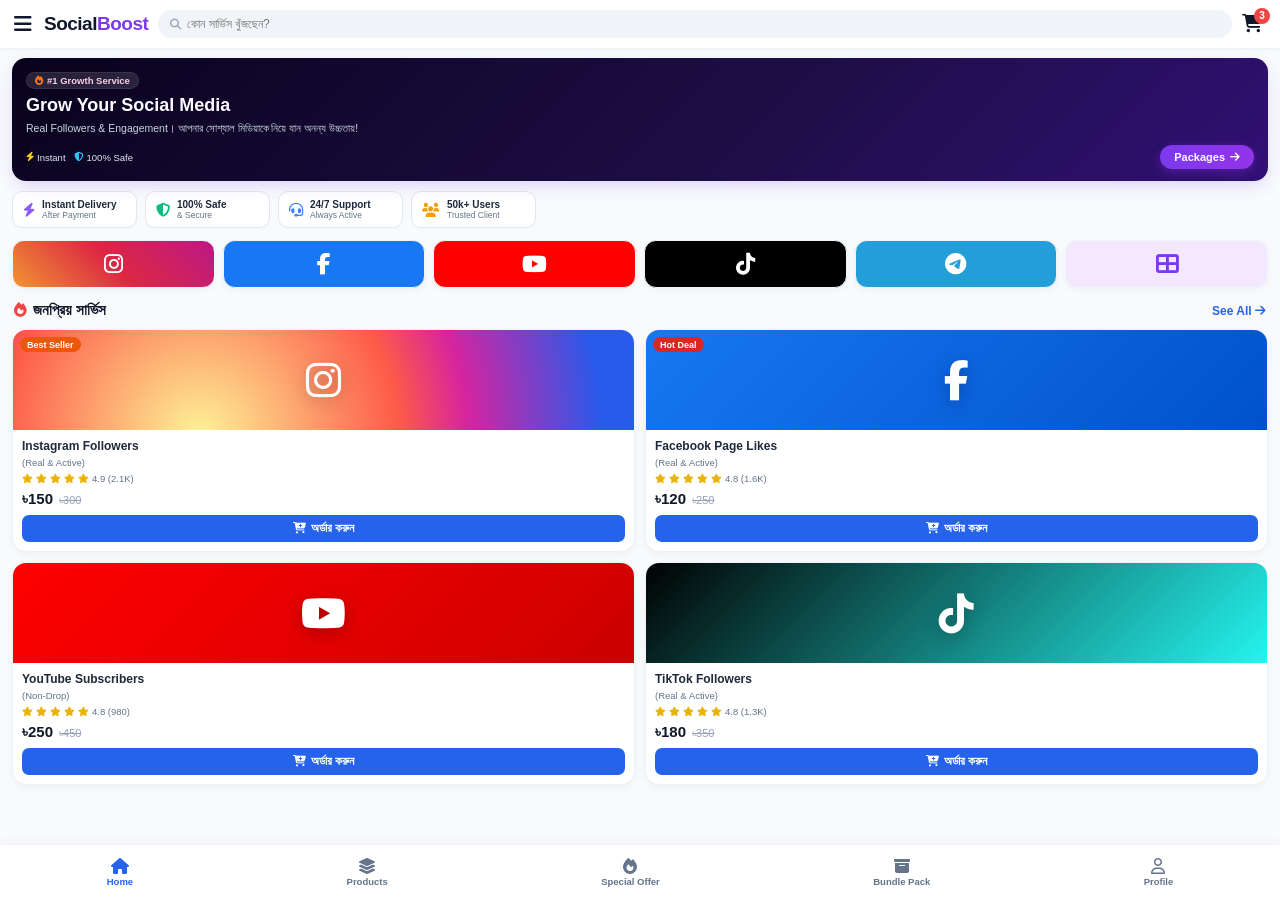
==== index.html @ c3148915 "Create index.html" ====
<!DOCTYPE html>
<html lang="bn">
<head>
    <meta charset="UTF-8">
    <meta name="viewport" content="width=device-width, initial-scale=1.0, maximum-scale=1.0, user-scalable=no">
    <title>SocialBoost - #1 Social Media Growth Service</title>
    <!-- FontAwesome আইকন -->
    <link rel="stylesheet" href="https://cdnjs.cloudflare.com/ajax/libs/font-awesome/6.4.0/css/all.min.css">
    
    <style>
        :root {
            --primary: #2563eb;
            --primary-dark: #1d4ed8;
            --accent-purple: #7c3aed;
            --accent-pink: #ec4899;
            --bg-body: #f8fafc;
            --card-bg: #ffffff;
            --text-dark: #0f172a;
            --text-muted: #64748b;
            --border-light: #e2e8f0;
        }

        * {
            margin: 0;
            padding: 0;
            box-sizing: border-box;
            font-family: -apple-system, BlinkMacSystemFont, 'Segoe UI', Roboto, Helvetica, Arial, sans-serif;
            -webkit-tap-highlight-color: transparent;
        }

        body {
            background-color: var(--bg-body);
            color: var(--text-dark);
            padding-bottom: 75px;
        }

        /* ১. হেডার */
        header {
            background: #ffffff;
            padding: 10px 14px;
            display: flex;
            align-items: center;
            justify-content: space-between;
            position: sticky;
            top: 0;
            z-index: 100;
            box-shadow: 0 1px 3px rgba(0,0,0,0.05);
            gap: 10px;
        }

        .header-left {
            display: flex;
            align-items: center;
            gap: 12px;
        }

        .menu-btn {
            font-size: 20px;
            color: var(--text-dark);
            background: none;
            border: none;
            cursor: pointer;
        }

        .logo {
            font-size: 19px;
            font-weight: 800;
            letter-spacing: -0.5px;
            color: #0f172a;
        }
        .logo span {
            color: #7c3aed;
        }

        .search-pill {
            flex-grow: 1;
            background: #f1f5f9;
            border-radius: 20px;
            display: flex;
            align-items: center;
            padding: 7px 12px;
            gap: 6px;
        }
        .search-pill input {
            border: none;
            background: transparent;
            font-size: 12px;
            width: 100%;
            outline: none;
            color: #334155;
        }

        .cart-icon {
            position: relative;
            font-size: 18px;
            color: #0f172a;
            cursor: pointer;
            padding-right: 4px;
        }
        .cart-badge {
            position: absolute;
            top: -6px;
            right: -4px;
            background: #ef4444;
            color: white;
            font-size: 10px;
            width: 16px;
            height: 16px;
            border-radius: 50%;
            display: flex;
            align-items: center;
            justify-content: center;
            font-weight: bold;
        }

        /* ২. চিকন হিরো ব্যানার (Slim Hero Banner) */
        .hero-container {
            padding: 10px 12px;
        }
        .hero-card {
            background: linear-gradient(135deg, #09031c 0%, #1e0e47 60%, #311075 100%);
            border-radius: 14px;
            padding: 12px 14px;
            color: #ffffff;
            position: relative;
            overflow: hidden;
            box-shadow: 0 6px 18px -4px rgba(124, 58, 237, 0.25);
        }
        .hero-tag {
            display: inline-flex;
            align-items: center;
            gap: 4px;
            background: rgba(255, 255, 255, 0.12);
            backdrop-filter: blur(6px);
            padding: 2px 8px;
            border-radius: 12px;
            font-size: 9.5px;
            font-weight: 600;
            color: #fbcfe8;
            margin-bottom: 6px;
            border: 1px solid rgba(255,255,255,0.08);
        }
        .hero-title {
            font-size: 18px;
            font-weight: 800;
            line-height: 1.2;
            margin-bottom: 4px;
            background: linear-gradient(to right, #ffffff, #ddd6fe);
            -webkit-background-clip: text;
            -webkit-text-fill-color: transparent;
        }
        .hero-sub {
            font-size: 10.5px;
            line-height: 1.35;
            color: #cbd5e1;
            margin-bottom: 10px;
            max-width: 80%;
        }
        .hero-footer {
            display: flex;
            align-items: center;
            justify-content: space-between;
            gap: 8px;
        }
        .hero-badges {
            display: flex;
            gap: 8px;
        }
        .h-badge-item {
            font-size: 9.5px;
            display: flex;
            align-items: center;
            gap: 3px;
            color: #e2e8f0;
        }
        .btn-view-package {
            background: linear-gradient(90deg, #7c3aed, #9333ea);
            color: #fff;
            border: none;
            padding: 6px 14px;
            border-radius: 20px;
            font-size: 11px;
            font-weight: 600;
            display: inline-flex;
            align-items: center;
            gap: 5px;
            box-shadow: 0 3px 10px rgba(147, 51, 234, 0.35);
            cursor: pointer;
            white-space: nowrap;
        }

        /* ৩. ট্রাস্ট ফিচার স্ট্রিপ */
        .trust-strip {
            display: flex;
            gap: 8px;
            padding: 0 12px 12px;
            overflow-x: auto;
            scrollbar-width: none;
        }
        .trust-strip::-webkit-scrollbar { display: none; }
        .trust-item {
            background: #ffffff;
            border: 1px solid var(--border-light);
            border-radius: 10px;
            padding: 7px 10px;
            display: flex;
            align-items: center;
            gap: 7px;
            min-width: 125px;
            box-shadow: 0 1px 3px rgba(0,0,0,0.02);
        }
        .trust-item i {
            font-size: 14px;
        }
        .trust-text h4 {
            font-size: 10px;
            font-weight: 700;
            color: #1e293b;
        }
        .trust-text p {
            font-size: 8.5px;
            color: var(--text-muted);
        }

        /* ৪. প্ল্যাটফর্ম আইকন গ্রিড (শুধু আইকন, নাম ছাড়া) */
        .platform-grid {
            display: grid;
            grid-template-columns: repeat(6, 1fr);
            gap: 8px;
            padding: 0 12px 14px;
        }
        .platform-icon-btn {
            background: #ffffff;
            border-radius: 12px;
            height: 48px;
            display: flex;
            align-items: center;
            justify-content: center;
            border: 1px solid #f1f5f9;
            box-shadow: 0 2px 6px rgba(0,0,0,0.04);
            cursor: pointer;
            transition: transform 0.15s ease;
        }
        .platform-icon-btn:active {
            transform: scale(0.94);
        }
        .platform-icon-btn i {
            font-size: 22px;
        }

        /* সোশ্যাল প্ল্যাটফর্ম নির্দিষ্ট ব্যাকগ্রাউন্ড ও কালার */
        .ig-btn { background: linear-gradient(45deg, #f09433, #dc2743, #bc1888); color: white; }
        .fb-btn { background: #1877f2; color: white; }
        .yt-btn { background: #ff0000; color: white; }
        .tk-btn { background: #000000; color: white; }
        .tg-btn { background: #229ed9; color: white; }
        .more-btn { background: #f3e8ff; color: #7c3aed; }

        /* ৫. জনপ্রিয় সার্ভিস গ্রিড */
        .section-header {
            display: flex;
            justify-content: space-between;
            align-items: center;
            padding: 0 14px 10px;
        }
        .sec-title {
            font-size: 14.5px;
            font-weight: 800;
            display: flex;
            align-items: center;
            gap: 6px;
        }
        .see-all {
            font-size: 12px;
            color: var(--primary);
            text-decoration: none;
            font-weight: 600;
        }

        .services-grid {
            display: grid;
            grid-template-columns: repeat(2, 1fr);
            gap: 10px;
            padding: 0 12px;
        }

        .service-card {
            background: #ffffff;
            border-radius: 14px;
            overflow: hidden;
            box-shadow: 0 3px 8px rgba(0,0,0,0.04);
            border: 1px solid #edf2f7;
            display: flex;
            flex-direction: column;
            position: relative;
        }

        .badge-pill {
            position: absolute;
            top: 7px;
            left: 7px;
            font-size: 9px;
            font-weight: 700;
            padding: 2.5px 7px;
            border-radius: 10px;
            color: white;
            z-index: 2;
        }
        .b-bestseller { background: #ea580c; }
        .b-hotdeal { background: #dc2626; }

        .service-thumb {
            height: 100px;
            display: flex;
            align-items: center;
            justify-content: center;
        }
        .thumb-ig { background: radial-gradient(circle at 30% 107%, #fdf497 0%, #fd5949 45%, #d6249f 60%, #285AEB 90%); }
        .thumb-fb { background: linear-gradient(135deg, #1877f2, #0052cc); }
        .thumb-yt { background: linear-gradient(135deg, #ff0000, #cc0000); }
        .thumb-tk { background: linear-gradient(135deg, #010101, #25f4ee); }

        .thumb-icon {
            font-size: 40px;
            color: #ffffff;
            filter: drop-shadow(0 4px 8px rgba(0,0,0,0.25));
        }

        .card-body {
            padding: 9px;
            display: flex;
            flex-direction: column;
            flex-grow: 1;
        }
        .card-title {
            font-size: 12px;
            font-weight: 700;
            color: #1e293b;
            line-height: 1.25;
            margin-bottom: 3px;
        }
        .card-subtitle {
            font-size: 9.5px;
            color: var(--text-muted);
            margin-bottom: 5px;
        }
        .card-rating {
            display: flex;
            align-items: center;
            gap: 3px;
            font-size: 9.5px;
            color: #eab308;
            margin-bottom: 6px;
        }
        .rating-count {
            color: var(--text-muted);
        }

        .price-row {
            display: flex;
            align-items: baseline;
            gap: 6px;
            margin-top: auto;
            margin-bottom: 7px;
        }
        .curr-price {
            font-size: 15px;
            font-weight: 800;
            color: #0f172a;
        }
        .del-price {
            font-size: 11px;
            color: #94a3b8;
            text-decoration: line-through;
        }

        .btn-order {
            background: #2563eb;
            color: #ffffff;
            border: none;
            border-radius: 7px;
            padding: 7px;
            font-size: 11.5px;
            font-weight: 600;
            display: flex;
            align-items: center;
            justify-content: center;
            gap: 5px;
            cursor: pointer;
        }
        .btn-order:active {
            background: #1d4ed8;
        }

        /* ৬. অ্যাপ বটম ন্যাভিগেশন বার */
        .bottom-nav {
            position: fixed;
            bottom: 0;
            left: 0;
            right: 0;
            background: #ffffff;
            height: 56px;
            display: flex;
            justify-content: space-around;
            align-items: center;
            border-top: 1px solid #f1f5f9;
            box-shadow: 0 -3px 10px rgba(0,0,0,0.03);
            z-index: 1000;
        }
        .nav-item {
            display: flex;
            flex-direction: column;
            align-items: center;
            gap: 2px;
            text-decoration: none;
            color: #64748b;
            font-size: 9.5px;
            font-weight: 600;
            cursor: pointer;
        }
        .nav-item i {
            font-size: 16px;
        }
        .nav-item.active {
            color: #2563eb;
        }
    </style>
</head>
<body>

    <!-- হেডার -->
    <header>
        <div class="header-left">
            <button class="menu-btn"><i class="fa-solid fa-bars"></i></button>
            <div class="logo">Social<span>Boost</span></div>
        </div>
        <div class="search-pill">
            <i class="fa-solid fa-magnifying-glass" style="color: #94a3b8; font-size: 11px;"></i>
            <input type="text" placeholder="কোন সার্ভিস খুঁজছেন?">
        </div>
        <div class="cart-icon">
            <i class="fa-solid fa-cart-shopping"></i>
            <span class="cart-badge">3</span>
        </div>
    </header>

    <!-- চিকন হিরো ব্যানার -->
    <section class="hero-container">
        <div class="hero-card">
            <div class="hero-tag">
                <i class="fa-solid fa-fire" style="color: #f97316;"></i> #1 Growth Service
            </div>
            <h1 class="hero-title">Grow Your Social Media</h1>
            <p class="hero-sub">Real Followers & Engagement। আপনার সোশ্যাল মিডিয়াকে নিয়ে যান অনন্য উচ্চতায়!</p>
            
            <div class="hero-footer">
                <div class="hero-badges">
                    <span class="h-badge-item"><i class="fa-solid fa-bolt" style="color: #facc15;"></i> Instant</span>
                    <span class="h-badge-item"><i class="fa-solid fa-shield-halved" style="color: #38bdf8;"></i> 100% Safe</span>
                </div>
                <button class="btn-view-package">
                    Packages <i class="fa-solid fa-arrow-right"></i>
                </button>
            </div>
        </div>
    </section>

    <!-- ট্রাস্ট বার -->
    <div class="trust-strip">
        <div class="trust-item">
            <i class="fa-solid fa-bolt" style="color: #8b5cf6;"></i>
            <div class="trust-text">
                <h4>Instant Delivery</h4>
                <p>After Payment</p>
            </div>
        </div>
        <div class="trust-item">
            <i class="fa-solid fa-shield-halved" style="color: #10b981;"></i>
            <div class="trust-text">
                <h4>100% Safe</h4>
                <p>& Secure</p>
            </div>
        </div>
        <div class="trust-item">
            <i class="fa-solid fa-headset" style="color: #3b82f6;"></i>
            <div class="trust-text">
                <h4>24/7 Support</h4>
                <p>Always Active</p>
            </div>
        </div>
        <div class="trust-item">
            <i class="fa-solid fa-users" style="color: #f59e0b;"></i>
            <div class="trust-text">
                <h4>50k+ Users</h4>
                <p>Trusted Client</p>
            </div>
        </div>
    </div>

    <!-- প্ল্যাটফর্ম আইকন গ্রিড (নাম ছাড়া শুধু আইকন) -->
    <div class="platform-grid">
        <div class="platform-icon-btn ig-btn">
            <i class="fa-brands fa-instagram"></i>
        </div>
        <div class="platform-icon-btn fb-btn">
            <i class="fa-brands fa-facebook-f"></i>
        </div>
        <div class="platform-icon-btn yt-btn">
            <i class="fa-brands fa-youtube"></i>
        </div>
        <div class="platform-icon-btn tk-btn">
            <i class="fa-brands fa-tiktok"></i>
        </div>
        <div class="platform-icon-btn tg-btn">
            <i class="fa-brands fa-telegram"></i>
        </div>
        <div class="platform-icon-btn more-btn">
            <i class="fa-solid fa-table-cells-large"></i>
        </div>
    </div>

    <!-- জনপ্রিয় সার্ভিস সেকশন -->
    <div class="section-header">
        <div class="sec-title"><i class="fa-solid fa-fire" style="color: #ef4444;"></i> জনপ্রিয় সার্ভিস</div>
        <a href="#" class="see-all">See All <i class="fa-solid fa-arrow-right"></i></a>
    </div>

    <div class="services-grid">
        <!-- ১. Instagram Followers -->
        <div class="service-card">
            <span class="badge-pill b-bestseller">Best Seller</span>
            <div class="service-thumb thumb-ig">
                <i class="fa-brands fa-instagram thumb-icon"></i>
            </div>
            <div class="card-body">
                <div class="card-title">Instagram Followers</div>
                <div class="card-subtitle">(Real & Active)</div>
                <div class="card-rating">
                    <i class="fa-solid fa-star"></i><i class="fa-solid fa-star"></i><i class="fa-solid fa-star"></i><i class="fa-solid fa-star"></i><i class="fa-solid fa-star"></i>
                    <span class="rating-count">4.9 (2.1K)</span>
                </div>
                <div class="price-row">
                    <span class="curr-price">৳150</span>
                    <span class="del-price">৳300</span>
                </div>
                <button class="btn-order"><i class="fa-solid fa-cart-plus"></i> অর্ডার করুন</button>
            </div>
        </div>

        <!-- ২. Facebook Page Likes -->
        <div class="service-card">
            <span class="badge-pill b-hotdeal">Hot Deal</span>
            <div class="service-thumb thumb-fb">
                <i class="fa-brands fa-facebook-f thumb-icon"></i>
            </div>
            <div class="card-body">
                <div class="card-title">Facebook Page Likes</div>
                <div class="card-subtitle">(Real & Active)</div>
                <div class="card-rating">
                    <i class="fa-solid fa-star"></i><i class="fa-solid fa-star"></i><i class="fa-solid fa-star"></i><i class="fa-solid fa-star"></i><i class="fa-solid fa-star"></i>
                    <span class="rating-count">4.8 (1.6K)</span>
                </div>
                <div class="price-row">
                    <span class="curr-price">৳120</span>
                    <span class="del-price">৳250</span>
                </div>
                <button class="btn-order"><i class="fa-solid fa-cart-plus"></i> অর্ডার করুন</button>
            </div>
        </div>

        <!-- ৩. YouTube Subscribers -->
        <div class="service-card">
            <div class="service-thumb thumb-yt">
                <i class="fa-brands fa-youtube thumb-icon"></i>
            </div>
            <div class="card-body">
                <div class="card-title">YouTube Subscribers</div>
                <div class="card-subtitle">(Non-Drop)</div>
                <div class="card-rating">
                    <i class="fa-solid fa-star"></i><i class="fa-solid fa-star"></i><i class="fa-solid fa-star"></i><i class="fa-solid fa-star"></i><i class="fa-solid fa-star"></i>
                    <span class="rating-count">4.8 (980)</span>
                </div>
                <div class="price-row">
                    <span class="curr-price">৳250</span>
                    <span class="del-price">৳450</span>
                </div>
                <button class="btn-order"><i class="fa-solid fa-cart-plus"></i> অর্ডার করুন</button>
            </div>
        </div>

        <!-- ৪. TikTok Followers -->
        <div class="service-card">
            <div class="service-thumb thumb-tk">
                <i class="fa-brands fa-tiktok thumb-icon"></i>
            </div>
            <div class="card-body">
                <div class="card-title">TikTok Followers</div>
                <div class="card-subtitle">(Real & Active)</div>
                <div class="card-rating">
                    <i class="fa-solid fa-star"></i><i class="fa-solid fa-star"></i><i class="fa-solid fa-star"></i><i class="fa-solid fa-star"></i><i class="fa-solid fa-star"></i>
                    <span class="rating-count">4.8 (1.3K)</span>
                </div>
                <div class="price-row">
                    <span class="curr-price">৳180</span>
                    <span class="del-price">৳350</span>
                </div>
                <button class="btn-order"><i class="fa-solid fa-cart-plus"></i> অর্ডার করুন</button>
            </div>
        </div>
    </div>

    <!-- বটম ন্যাভিগেশন বার (Bundle Pack সহ) -->
    <nav class="bottom-nav">
        <a class="nav-item active">
            <i class="fa-solid fa-house"></i>
            <span>Home</span>
        </a>
        <a class="nav-item">
            <i class="fa-solid fa-layer-group"></i>
            <span>Products</span>
        </a>
        <a class="nav-item">
            <i class="fa-solid fa-fire"></i>
            <span>Special Offer</span>
        </a>
        <a class="nav-item">
            <i class="fa-solid fa-box-archive"></i>
            <span>Bundle Pack</span>
        </a>
        <a class="nav-item">
            <i class="fa-regular fa-user"></i>
            <span>Profile</span>
        </a>
    </nav>

</body>
</html>
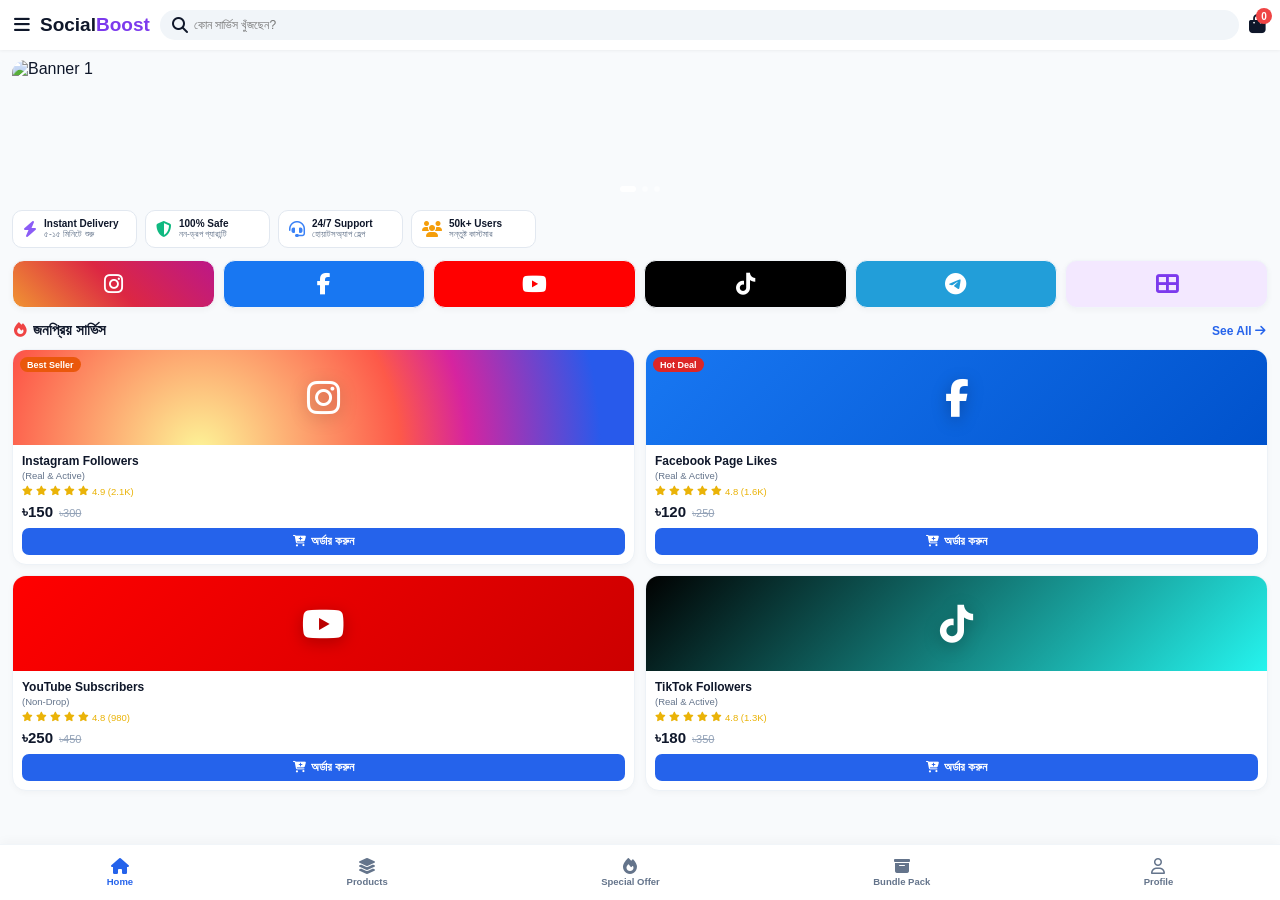
==== commit 9a842bed: "Update index.html" ====
--- a/index.html
+++ b/index.html
@@ -4,634 +4,213 @@
     <meta charset="UTF-8">
     <meta name="viewport" content="width=device-width, initial-scale=1.0, maximum-scale=1.0, user-scalable=no">
     <title>SocialBoost - #1 Social Media Growth Service</title>
-    <!-- FontAwesome আইকন -->
     <link rel="stylesheet" href="https://cdnjs.cloudflare.com/ajax/libs/font-awesome/6.4.0/css/all.min.css">
-    
-    <style>
-        :root {
-            --primary: #2563eb;
-            --primary-dark: #1d4ed8;
-            --accent-purple: #7c3aed;
-            --accent-pink: #ec4899;
-            --bg-body: #f8fafc;
-            --card-bg: #ffffff;
-            --text-dark: #0f172a;
-            --text-muted: #64748b;
-            --border-light: #e2e8f0;
-        }
-
-        * {
-            margin: 0;
-            padding: 0;
-            box-sizing: border-box;
-            font-family: -apple-system, BlinkMacSystemFont, 'Segoe UI', Roboto, Helvetica, Arial, sans-serif;
-            -webkit-tap-highlight-color: transparent;
-        }
-
-        body {
-            background-color: var(--bg-body);
-            color: var(--text-dark);
-            padding-bottom: 75px;
-        }
-
-        /* ১. হেডার */
-        header {
-            background: #ffffff;
-            padding: 10px 14px;
-            display: flex;
-            align-items: center;
-            justify-content: space-between;
-            position: sticky;
-            top: 0;
-            z-index: 100;
-            box-shadow: 0 1px 3px rgba(0,0,0,0.05);
-            gap: 10px;
-        }
-
-        .header-left {
-            display: flex;
-            align-items: center;
-            gap: 12px;
-        }
-
-        .menu-btn {
-            font-size: 20px;
-            color: var(--text-dark);
-            background: none;
-            border: none;
-            cursor: pointer;
-        }
-
-        .logo {
-            font-size: 19px;
-            font-weight: 800;
-            letter-spacing: -0.5px;
-            color: #0f172a;
-        }
-        .logo span {
-            color: #7c3aed;
-        }
-
-        .search-pill {
-            flex-grow: 1;
-            background: #f1f5f9;
-            border-radius: 20px;
-            display: flex;
-            align-items: center;
-            padding: 7px 12px;
-            gap: 6px;
-        }
-        .search-pill input {
-            border: none;
-            background: transparent;
-            font-size: 12px;
-            width: 100%;
-            outline: none;
-            color: #334155;
-        }
-
-        .cart-icon {
-            position: relative;
-            font-size: 18px;
-            color: #0f172a;
-            cursor: pointer;
-            padding-right: 4px;
-        }
-        .cart-badge {
-            position: absolute;
-            top: -6px;
-            right: -4px;
-            background: #ef4444;
-            color: white;
-            font-size: 10px;
-            width: 16px;
-            height: 16px;
-            border-radius: 50%;
-            display: flex;
-            align-items: center;
-            justify-content: center;
-            font-weight: bold;
-        }
-
-        /* ২. চিকন হিরো ব্যানার (Slim Hero Banner) */
-        .hero-container {
-            padding: 10px 12px;
-        }
-        .hero-card {
-            background: linear-gradient(135deg, #09031c 0%, #1e0e47 60%, #311075 100%);
-            border-radius: 14px;
-            padding: 12px 14px;
-            color: #ffffff;
-            position: relative;
-            overflow: hidden;
-            box-shadow: 0 6px 18px -4px rgba(124, 58, 237, 0.25);
-        }
-        .hero-tag {
-            display: inline-flex;
-            align-items: center;
-            gap: 4px;
-            background: rgba(255, 255, 255, 0.12);
-            backdrop-filter: blur(6px);
-            padding: 2px 8px;
-            border-radius: 12px;
-            font-size: 9.5px;
-            font-weight: 600;
-            color: #fbcfe8;
-            margin-bottom: 6px;
-            border: 1px solid rgba(255,255,255,0.08);
-        }
-        .hero-title {
-            font-size: 18px;
-            font-weight: 800;
-            line-height: 1.2;
-            margin-bottom: 4px;
-            background: linear-gradient(to right, #ffffff, #ddd6fe);
-            -webkit-background-clip: text;
-            -webkit-text-fill-color: transparent;
-        }
-        .hero-sub {
-            font-size: 10.5px;
-            line-height: 1.35;
-            color: #cbd5e1;
-            margin-bottom: 10px;
-            max-width: 80%;
-        }
-        .hero-footer {
-            display: flex;
-            align-items: center;
-            justify-content: space-between;
-            gap: 8px;
-        }
-        .hero-badges {
-            display: flex;
-            gap: 8px;
-        }
-        .h-badge-item {
-            font-size: 9.5px;
-            display: flex;
-            align-items: center;
-            gap: 3px;
-            color: #e2e8f0;
-        }
-        .btn-view-package {
-            background: linear-gradient(90deg, #7c3aed, #9333ea);
-            color: #fff;
-            border: none;
-            padding: 6px 14px;
-            border-radius: 20px;
-            font-size: 11px;
-            font-weight: 600;
-            display: inline-flex;
-            align-items: center;
-            gap: 5px;
-            box-shadow: 0 3px 10px rgba(147, 51, 234, 0.35);
-            cursor: pointer;
-            white-space: nowrap;
-        }
-
-        /* ৩. ট্রাস্ট ফিচার স্ট্রিপ */
-        .trust-strip {
-            display: flex;
-            gap: 8px;
-            padding: 0 12px 12px;
-            overflow-x: auto;
-            scrollbar-width: none;
-        }
-        .trust-strip::-webkit-scrollbar { display: none; }
-        .trust-item {
-            background: #ffffff;
-            border: 1px solid var(--border-light);
-            border-radius: 10px;
-            padding: 7px 10px;
-            display: flex;
-            align-items: center;
-            gap: 7px;
-            min-width: 125px;
-            box-shadow: 0 1px 3px rgba(0,0,0,0.02);
-        }
-        .trust-item i {
-            font-size: 14px;
-        }
-        .trust-text h4 {
-            font-size: 10px;
-            font-weight: 700;
-            color: #1e293b;
-        }
-        .trust-text p {
-            font-size: 8.5px;
-            color: var(--text-muted);
-        }
-
-        /* ৪. প্ল্যাটফর্ম আইকন গ্রিড (শুধু আইকন, নাম ছাড়া) */
-        .platform-grid {
-            display: grid;
-            grid-template-columns: repeat(6, 1fr);
-            gap: 8px;
-            padding: 0 12px 14px;
-        }
-        .platform-icon-btn {
-            background: #ffffff;
-            border-radius: 12px;
-            height: 48px;
-            display: flex;
-            align-items: center;
-            justify-content: center;
-            border: 1px solid #f1f5f9;
-            box-shadow: 0 2px 6px rgba(0,0,0,0.04);
-            cursor: pointer;
-            transition: transform 0.15s ease;
-        }
-        .platform-icon-btn:active {
-            transform: scale(0.94);
-        }
-        .platform-icon-btn i {
-            font-size: 22px;
-        }
-
-        /* সোশ্যাল প্ল্যাটফর্ম নির্দিষ্ট ব্যাকগ্রাউন্ড ও কালার */
-        .ig-btn { background: linear-gradient(45deg, #f09433, #dc2743, #bc1888); color: white; }
-        .fb-btn { background: #1877f2; color: white; }
-        .yt-btn { background: #ff0000; color: white; }
-        .tk-btn { background: #000000; color: white; }
-        .tg-btn { background: #229ed9; color: white; }
-        .more-btn { background: #f3e8ff; color: #7c3aed; }
-
-        /* ৫. জনপ্রিয় সার্ভিস গ্রিড */
-        .section-header {
-            display: flex;
-            justify-content: space-between;
-            align-items: center;
-            padding: 0 14px 10px;
-        }
-        .sec-title {
-            font-size: 14.5px;
-            font-weight: 800;
-            display: flex;
-            align-items: center;
-            gap: 6px;
-        }
-        .see-all {
-            font-size: 12px;
-            color: var(--primary);
-            text-decoration: none;
-            font-weight: 600;
-        }
-
-        .services-grid {
-            display: grid;
-            grid-template-columns: repeat(2, 1fr);
-            gap: 10px;
-            padding: 0 12px;
-        }
-
-        .service-card {
-            background: #ffffff;
-            border-radius: 14px;
-            overflow: hidden;
-            box-shadow: 0 3px 8px rgba(0,0,0,0.04);
-            border: 1px solid #edf2f7;
-            display: flex;
-            flex-direction: column;
-            position: relative;
-        }
-
-        .badge-pill {
-            position: absolute;
-            top: 7px;
-            left: 7px;
-            font-size: 9px;
-            font-weight: 700;
-            padding: 2.5px 7px;
-            border-radius: 10px;
-            color: white;
-            z-index: 2;
-        }
-        .b-bestseller { background: #ea580c; }
-        .b-hotdeal { background: #dc2626; }
-
-        .service-thumb {
-            height: 100px;
-            display: flex;
-            align-items: center;
-            justify-content: center;
-        }
-        .thumb-ig { background: radial-gradient(circle at 30% 107%, #fdf497 0%, #fd5949 45%, #d6249f 60%, #285AEB 90%); }
-        .thumb-fb { background: linear-gradient(135deg, #1877f2, #0052cc); }
-        .thumb-yt { background: linear-gradient(135deg, #ff0000, #cc0000); }
-        .thumb-tk { background: linear-gradient(135deg, #010101, #25f4ee); }
-
-        .thumb-icon {
-            font-size: 40px;
-            color: #ffffff;
-            filter: drop-shadow(0 4px 8px rgba(0,0,0,0.25));
-        }
-
-        .card-body {
-            padding: 9px;
-            display: flex;
-            flex-direction: column;
-            flex-grow: 1;
-        }
-        .card-title {
-            font-size: 12px;
-            font-weight: 700;
-            color: #1e293b;
-            line-height: 1.25;
-            margin-bottom: 3px;
-        }
-        .card-subtitle {
-            font-size: 9.5px;
-            color: var(--text-muted);
-            margin-bottom: 5px;
-        }
-        .card-rating {
-            display: flex;
-            align-items: center;
-            gap: 3px;
-            font-size: 9.5px;
-            color: #eab308;
-            margin-bottom: 6px;
-        }
-        .rating-count {
-            color: var(--text-muted);
-        }
-
-        .price-row {
-            display: flex;
-            align-items: baseline;
-            gap: 6px;
-            margin-top: auto;
-            margin-bottom: 7px;
-        }
-        .curr-price {
-            font-size: 15px;
-            font-weight: 800;
-            color: #0f172a;
-        }
-        .del-price {
-            font-size: 11px;
-            color: #94a3b8;
-            text-decoration: line-through;
-        }
-
-        .btn-order {
-            background: #2563eb;
-            color: #ffffff;
-            border: none;
-            border-radius: 7px;
-            padding: 7px;
-            font-size: 11.5px;
-            font-weight: 600;
-            display: flex;
-            align-items: center;
-            justify-content: center;
-            gap: 5px;
-            cursor: pointer;
-        }
-        .btn-order:active {
-            background: #1d4ed8;
-        }
-
-        /* ৬. অ্যাপ বটম ন্যাভিগেশন বার */
-        .bottom-nav {
-            position: fixed;
-            bottom: 0;
-            left: 0;
-            right: 0;
-            background: #ffffff;
-            height: 56px;
-            display: flex;
-            justify-content: space-around;
-            align-items: center;
-            border-top: 1px solid #f1f5f9;
-            box-shadow: 0 -3px 10px rgba(0,0,0,0.03);
-            z-index: 1000;
-        }
-        .nav-item {
-            display: flex;
-            flex-direction: column;
-            align-items: center;
-            gap: 2px;
-            text-decoration: none;
-            color: #64748b;
-            font-size: 9.5px;
-            font-weight: 600;
-            cursor: pointer;
-        }
-        .nav-item i {
-            font-size: 16px;
-        }
-        .nav-item.active {
-            color: #2563eb;
-        }
-    </style>
+    <link rel="stylesheet" href="style.css">
 </head>
 <body>
 
     <!-- হেডার -->
     <header>
         <div class="header-left">
-            <button class="menu-btn"><i class="fa-solid fa-bars"></i></button>
-            <div class="logo">Social<span>Boost</span></div>
+            <button class="menu-btn" onclick="switchTab('profile')"><i class="fa-solid fa-bars"></i></button>
+            <div class="logo" onclick="switchTab('home')">Social<span>Boost</span></div>
         </div>
         <div class="search-pill">
-            <i class="fa-solid fa-magnifying-glass" style="color: #94a3b8; font-size: 11px;"></i>
-            <input type="text" placeholder="কোন সার্ভিস খুঁজছেন?">
-        </div>
-        <div class="cart-icon">
-            <i class="fa-solid fa-cart-shopping"></i>
-            <span class="cart-badge">3</span>
+            <i class="fa-solid fa-magnifying-glass"></i>
+            <input type="text" id="searchInput" placeholder="কোন সার্ভিস খুঁজছেন?" onkeyup="searchServices()">
+        </div>
+        <div class="cart-icon" onclick="openMyOrders()">
+            <i class="fa-solid fa-bag-shopping"></i>
+            <span class="cart-badge" id="orderCountBadge">0</span>
         </div>
     </header>
 
-    <!-- চিকন হিরো ব্যানার -->
-    <section class="hero-container">
-        <div class="hero-card">
-            <div class="hero-tag">
-                <i class="fa-solid fa-fire" style="color: #f97316;"></i> #1 Growth Service
-            </div>
-            <h1 class="hero-title">Grow Your Social Media</h1>
-            <p class="hero-sub">Real Followers & Engagement। আপনার সোশ্যাল মিডিয়াকে নিয়ে যান অনন্য উচ্চতায়!</p>
-            
-            <div class="hero-footer">
-                <div class="hero-badges">
-                    <span class="h-badge-item"><i class="fa-solid fa-bolt" style="color: #facc15;"></i> Instant</span>
-                    <span class="h-badge-item"><i class="fa-solid fa-shield-halved" style="color: #38bdf8;"></i> 100% Safe</span>
-                </div>
-                <button class="btn-view-package">
-                    Packages <i class="fa-solid fa-arrow-right"></i>
-                </button>
-            </div>
-        </div>
-    </section>
-
-    <!-- ট্রাস্ট বার -->
-    <div class="trust-strip">
-        <div class="trust-item">
-            <i class="fa-solid fa-bolt" style="color: #8b5cf6;"></i>
-            <div class="trust-text">
-                <h4>Instant Delivery</h4>
-                <p>After Payment</p>
-            </div>
-        </div>
-        <div class="trust-item">
-            <i class="fa-solid fa-shield-halved" style="color: #10b981;"></i>
-            <div class="trust-text">
-                <h4>100% Safe</h4>
-                <p>& Secure</p>
-            </div>
-        </div>
-        <div class="trust-item">
-            <i class="fa-solid fa-headset" style="color: #3b82f6;"></i>
-            <div class="trust-text">
-                <h4>24/7 Support</h4>
-                <p>Always Active</p>
-            </div>
-        </div>
-        <div class="trust-item">
-            <i class="fa-solid fa-users" style="color: #f59e0b;"></i>
-            <div class="trust-text">
-                <h4>50k+ Users</h4>
-                <p>Trusted Client</p>
+    <!-- মূল কনটেন্ট এরিয়া (ট্যাব অনুযায়ী বদলাবে) -->
+    <main id="app-container">
+
+        <!-- ১. হোম ভিউ -->
+        <section id="view-home" class="tab-view active">
+            <!-- চিকন হিরো অটো-স্লাইডার -->
+            <div class="slider-container">
+                <div class="slider-wrapper" id="sliderWrapper">
+                    <div class="slide"><img src="https://images.unsplash.com/photo-1618005182384-a83a8bd57fbe?w=800&q=80" alt="Banner 1"></div>
+                    <div class="slide"><img src="https://images.unsplash.com/photo-1618005198919-d3d4b5a92ead?w=800&q=80" alt="Banner 2"></div>
+                    <div class="slide"><img src="https://images.unsplash.com/photo-1618005182384-a83a8bd57fbe?w=800&q=80" alt="Banner 3"></div>
+                </div>
+                <div class="slider-dots">
+                    <span class="dot active"></span>
+                    <span class="dot"></span>
+                    <span class="dot"></span>
+                </div>
+            </div>
+
+            <!-- ট্রাস্ট বার -->
+            <div class="trust-strip">
+                <div class="trust-item"><i class="fa-solid fa-bolt" style="color: #8b5cf6;"></i><div><h4>Instant Delivery</h4><p>৫-১৫ মিনিটে শুরু</p></div></div>
+                <div class="trust-item"><i class="fa-solid fa-shield-halved" style="color: #10b981;"></i><div><h4>100% Safe</h4><p>নন-ড্রপ গ্যারান্টি</p></div></div>
+                <div class="trust-item"><i class="fa-solid fa-headset" style="color: #3b82f6;"></i><div><h4>24/7 Support</h4><p>হোয়াটসঅ্যাপ হেল্প</p></div></div>
+                <div class="trust-item"><i class="fa-solid fa-users" style="color: #f59e0b;"></i><div><h4>50k+ Users</h4><p>সন্তুষ্ট কাস্টমার</p></div></div>
+            </div>
+
+            <!-- প্ল্যাটফর্ম আইকন গ্রিড -->
+            <div class="platform-grid">
+                <div class="platform-icon-btn ig-btn" onclick="filterByPlatform('instagram')"><i class="fa-brands fa-instagram"></i></div>
+                <div class="platform-icon-btn fb-btn" onclick="filterByPlatform('facebook')"><i class="fa-brands fa-facebook-f"></i></div>
+                <div class="platform-icon-btn yt-btn" onclick="filterByPlatform('youtube')"><i class="fa-brands fa-youtube"></i></div>
+                <div class="platform-icon-btn tk-btn" onclick="filterByPlatform('tiktok')"><i class="fa-brands fa-tiktok"></i></div>
+                <div class="platform-icon-btn tg-btn" onclick="filterByPlatform('telegram')"><i class="fa-brands fa-telegram"></i></div>
+                <div class="platform-icon-btn more-btn" onclick="switchTab('products')"><i class="fa-solid fa-table-cells-large"></i></div>
+            </div>
+
+            <!-- জনপ্রিয় সার্ভিস গ্রিড -->
+            <div class="section-header">
+                <div class="sec-title"><i class="fa-solid fa-fire" style="color: #ef4444;"></i> জনপ্রিয় সার্ভিস</div>
+                <span class="see-all" onclick="switchTab('products')">See All <i class="fa-solid fa-arrow-right"></i></span>
+            </div>
+            <div class="services-grid" id="homeServicesGrid"></div>
+        </section>
+
+        <!-- ২. অল প্রোডাক্টস ভিউ -->
+        <section id="view-products" class="tab-view">
+            <div class="page-header">
+                <h3>সকল সার্ভিস ও প্যাকেজ</h3>
+                <div class="filter-pills" id="productFilterPills">
+                    <button class="pill active" onclick="filterProductView('all')">All</button>
+                    <button class="pill" onclick="filterProductView('instagram')">Instagram</button>
+                    <button class="pill" onclick="filterProductView('facebook')">Facebook</button>
+                    <button class="pill" onclick="filterProductView('youtube')">YouTube</button>
+                    <button class="pill" onclick="filterProductView('tiktok')">TikTok</button>
+                </div>
+            </div>
+            <div class="services-grid" id="allServicesGrid"></div>
+        </section>
+
+        <!-- ৩. স্পেশাল অফার ভিউ -->
+        <section id="view-offers" class="tab-view">
+            <div class="page-header">
+                <h3>🔥 স্পেশাল অফার ও মেগা ডিল</h3>
+                <p>সীমিত সময়ের জন্য বিশেষ ছাড়যুক্ত প্যাকেজসমূহ</p>
+            </div>
+            <div class="services-grid" id="offersGrid"></div>
+        </section>
+
+        <!-- ৪. বান্ডেল প্যাক ভিউ -->
+        <section id="view-bundles" class="tab-view">
+            <div class="page-header">
+                <h3>📦 অল-ইন-ওয়ান গ্রোথ বান্ডেল</h3>
+                <p>এক প্যাকেজে ফলোয়ার, লাইক ও ভিউ একসঙ্গে!</p>
+            </div>
+            <div class="bundles-container" id="bundlesGrid"></div>
+        </section>
+
+        <!-- ৫. প্রোফাইল ও সাপোর্ট ভিউ -->
+        <section id="view-profile" class="tab-view">
+            <div class="profile-card">
+                <div class="profile-avatar"><i class="fa-solid fa-user-check"></i></div>
+                <div class="profile-info">
+                    <h4>আমার ড্যাশবোর্ড</h4>
+                    <p>SocialBoost Customer Account</p>
+                </div>
+            </div>
+
+            <div class="profile-action-list">
+                <div class="profile-item" onclick="openMyOrders()">
+                    <i class="fa-solid fa-clock-rotate-left"></i>
+                    <span>আমার অর্ডারসমূহ (Order History)</span>
+                    <i class="fa-solid fa-angle-right arrow"></i>
+                </div>
+                <a href="https://wa.me/8801XXXXXXXXX" target="_blank" class="profile-item">
+                    <i class="fa-brands fa-whatsapp" style="color: #22c55e;"></i>
+                    <span>সরাসরি হোয়াটসঅ্যাপ সাপোর্ট</span>
+                    <i class="fa-solid fa-angle-right arrow"></i>
+                </a>
+            </div>
+
+            <!-- FAQ সেকশন -->
+            <div class="faq-container">
+                <h4>সাধারণ প্রশ্নোত্তর (FAQ)</h4>
+                <div class="faq-item">
+                    <h5>ডেলিভারি হতে কত সময় লাগে?</h5>
+                    <p>পেমেন্ট কনফার্ম করার ৫ থেকে ১৫ মিনিটের মধ্যে অর্ডার শুরু হয়ে যায়।</p>
+                </div>
+                <div class="faq-item">
+                    <h5>একাউন্টের পাসওয়ার্ড কি দেওয়া লাগবে?</h5>
+                    <p>না! আমাদের সার্ভিসের জন্য কোনো পাসওয়ার্ড প্রয়োজন হয় না। শুধু আপনার প্রোফাইল বা পোস্টের লিংক দিতে হবে।</p>
+                </div>
+            </div>
+        </section>
+
+    </main>
+
+    <!-- অর্ডার ও চেকআউট মডাল -->
+    <div class="modal-overlay" id="orderModal">
+        <div class="modal-sheet">
+            <div class="modal-header">
+                <h3 id="modalTitle">সার্ভিস অর্ডার করুন</h3>
+                <button class="close-btn" onclick="closeOrderModal()">&times;</button>
+            </div>
+            <div class="modal-body">
+                <label>প্যাকেজ নির্বাচন করুন:</label>
+                <select id="packageSelect" onchange="updateModalPrice()"></select>
+
+                <div class="price-display">
+                    মোট মূল্য: <strong id="calculatedPrice">৳0</strong>
+                </div>
+
+                <label>আপনার প্রোফাইল / পোস্ট লিংক:</label>
+                <input type="url" id="targetLink" placeholder="https://instagram.com/your_username" required>
+
+                <label>হোয়াটসঅ্যাপ নম্বর (আপডেটের জন্য):</label>
+                <input type="tel" id="userPhone" placeholder="017XXXXXXXX" required>
+
+                <div class="payment-box">
+                    <strong>বিকাশ/নগদ Personal:</strong> <code>017XXXXXXXX</code>
+                    <p>Send Money করে নিচের ঘরে TrxID দিন:</p>
+                </div>
+                <input type="text" id="trxId" placeholder="bKash / Nagad Transaction ID" required>
+
+                <button class="submit-order-btn" onclick="processOrder()">অর্ডার নিশ্চিত করুন</button>
             </div>
         </div>
     </div>
 
-    <!-- প্ল্যাটফর্ম আইকন গ্রিড (নাম ছাড়া শুধু আইকন) -->
-    <div class="platform-grid">
-        <div class="platform-icon-btn ig-btn">
-            <i class="fa-brands fa-instagram"></i>
-        </div>
-        <div class="platform-icon-btn fb-btn">
-            <i class="fa-brands fa-facebook-f"></i>
-        </div>
-        <div class="platform-icon-btn yt-btn">
-            <i class="fa-brands fa-youtube"></i>
-        </div>
-        <div class="platform-icon-btn tk-btn">
-            <i class="fa-brands fa-tiktok"></i>
-        </div>
-        <div class="platform-icon-btn tg-btn">
-            <i class="fa-brands fa-telegram"></i>
-        </div>
-        <div class="platform-icon-btn more-btn">
-            <i class="fa-solid fa-table-cells-large"></i>
+    <!-- My Orders ট্র্যাকিং মডাল -->
+    <div class="modal-overlay" id="myOrdersModal">
+        <div class="modal-sheet">
+            <div class="modal-header">
+                <h3>আমার অর্ডার হিস্ট্রি</h3>
+                <button class="close-btn" onclick="closeMyOrders()">&times;</button>
+            </div>
+            <div class="modal-body" id="ordersListContainer">
+                <!-- অর্ডার ডেটা এখানে রেন্ডার হবে -->
+            </div>
         </div>
     </div>
 
-    <!-- জনপ্রিয় সার্ভিস সেকশন -->
-    <div class="section-header">
-        <div class="sec-title"><i class="fa-solid fa-fire" style="color: #ef4444;"></i> জনপ্রিয় সার্ভিস</div>
-        <a href="#" class="see-all">See All <i class="fa-solid fa-arrow-right"></i></a>
-    </div>
-
-    <div class="services-grid">
-        <!-- ১. Instagram Followers -->
-        <div class="service-card">
-            <span class="badge-pill b-bestseller">Best Seller</span>
-            <div class="service-thumb thumb-ig">
-                <i class="fa-brands fa-instagram thumb-icon"></i>
-            </div>
-            <div class="card-body">
-                <div class="card-title">Instagram Followers</div>
-                <div class="card-subtitle">(Real & Active)</div>
-                <div class="card-rating">
-                    <i class="fa-solid fa-star"></i><i class="fa-solid fa-star"></i><i class="fa-solid fa-star"></i><i class="fa-solid fa-star"></i><i class="fa-solid fa-star"></i>
-                    <span class="rating-count">4.9 (2.1K)</span>
-                </div>
-                <div class="price-row">
-                    <span class="curr-price">৳150</span>
-                    <span class="del-price">৳300</span>
-                </div>
-                <button class="btn-order"><i class="fa-solid fa-cart-plus"></i> অর্ডার করুন</button>
-            </div>
-        </div>
-
-        <!-- ২. Facebook Page Likes -->
-        <div class="service-card">
-            <span class="badge-pill b-hotdeal">Hot Deal</span>
-            <div class="service-thumb thumb-fb">
-                <i class="fa-brands fa-facebook-f thumb-icon"></i>
-            </div>
-            <div class="card-body">
-                <div class="card-title">Facebook Page Likes</div>
-                <div class="card-subtitle">(Real & Active)</div>
-                <div class="card-rating">
-                    <i class="fa-solid fa-star"></i><i class="fa-solid fa-star"></i><i class="fa-solid fa-star"></i><i class="fa-solid fa-star"></i><i class="fa-solid fa-star"></i>
-                    <span class="rating-count">4.8 (1.6K)</span>
-                </div>
-                <div class="price-row">
-                    <span class="curr-price">৳120</span>
-                    <span class="del-price">৳250</span>
-                </div>
-                <button class="btn-order"><i class="fa-solid fa-cart-plus"></i> অর্ডার করুন</button>
-            </div>
-        </div>
-
-        <!-- ৩. YouTube Subscribers -->
-        <div class="service-card">
-            <div class="service-thumb thumb-yt">
-                <i class="fa-brands fa-youtube thumb-icon"></i>
-            </div>
-            <div class="card-body">
-                <div class="card-title">YouTube Subscribers</div>
-                <div class="card-subtitle">(Non-Drop)</div>
-                <div class="card-rating">
-                    <i class="fa-solid fa-star"></i><i class="fa-solid fa-star"></i><i class="fa-solid fa-star"></i><i class="fa-solid fa-star"></i><i class="fa-solid fa-star"></i>
-                    <span class="rating-count">4.8 (980)</span>
-                </div>
-                <div class="price-row">
-                    <span class="curr-price">৳250</span>
-                    <span class="del-price">৳450</span>
-                </div>
-                <button class="btn-order"><i class="fa-solid fa-cart-plus"></i> অর্ডার করুন</button>
-            </div>
-        </div>
-
-        <!-- ৪. TikTok Followers -->
-        <div class="service-card">
-            <div class="service-thumb thumb-tk">
-                <i class="fa-brands fa-tiktok thumb-icon"></i>
-            </div>
-            <div class="card-body">
-                <div class="card-title">TikTok Followers</div>
-                <div class="card-subtitle">(Real & Active)</div>
-                <div class="card-rating">
-                    <i class="fa-solid fa-star"></i><i class="fa-solid fa-star"></i><i class="fa-solid fa-star"></i><i class="fa-solid fa-star"></i><i class="fa-solid fa-star"></i>
-                    <span class="rating-count">4.8 (1.3K)</span>
-                </div>
-                <div class="price-row">
-                    <span class="curr-price">৳180</span>
-                    <span class="del-price">৳350</span>
-                </div>
-                <button class="btn-order"><i class="fa-solid fa-cart-plus"></i> অর্ডার করুন</button>
-            </div>
-        </div>
-    </div>
-
-    <!-- বটম ন্যাভিগেশন বার (Bundle Pack সহ) -->
+    <!-- বটম ন্যাভিগেশন বার -->
     <nav class="bottom-nav">
-        <a class="nav-item active">
+        <div class="nav-item active" onclick="switchTab('home', this)">
             <i class="fa-solid fa-house"></i>
             <span>Home</span>
-        </a>
-        <a class="nav-item">
+        </div>
+        <div class="nav-item" onclick="switchTab('products', this)">
             <i class="fa-solid fa-layer-group"></i>
             <span>Products</span>
-        </a>
-        <a class="nav-item">
+        </div>
+        <div class="nav-item" onclick="switchTab('offers', this)">
             <i class="fa-solid fa-fire"></i>
             <span>Special Offer</span>
-        </a>
-        <a class="nav-item">
+        </div>
+        <div class="nav-item" onclick="switchTab('bundles', this)">
             <i class="fa-solid fa-box-archive"></i>
             <span>Bundle Pack</span>
-        </a>
-        <a class="nav-item">
+        </div>
+        <div class="nav-item" onclick="switchTab('profile', this)">
             <i class="fa-regular fa-user"></i>
             <span>Profile</span>
-        </a>
+        </div>
     </nav>
 
+    <script src="script.js"></script>
 </body>
 </html>
--- a/style.css
+++ b/style.css
@@ -0,0 +1,221 @@
+:root {
+    --primary: #2563eb;
+    --primary-dark: #1d4ed8;
+    --accent-purple: #7c3aed;
+    --bg-body: #f8fafc;
+    --card-bg: #ffffff;
+    --text-dark: #0f172a;
+    --text-muted: #64748b;
+    --border-light: #e2e8f0;
+}
+
+* {
+    margin: 0;
+    padding: 0;
+    box-sizing: border-box;
+    font-family: -apple-system, BlinkMacSystemFont, 'Segoe UI', Roboto, sans-serif;
+    -webkit-tap-highlight-color: transparent;
+}
+
+body {
+    background-color: var(--bg-body);
+    color: var(--text-dark);
+    padding-bottom: 75px;
+}
+
+/* হেডার */
+header {
+    background: #ffffff;
+    padding: 10px 14px;
+    display: flex;
+    align-items: center;
+    justify-content: space-between;
+    position: sticky;
+    top: 0;
+    z-index: 100;
+    box-shadow: 0 1px 3px rgba(0,0,0,0.05);
+    gap: 10px;
+}
+.header-left { display: flex; align-items: center; gap: 10px; }
+.menu-btn { font-size: 18px; color: var(--text-dark); background: none; border: none; cursor: pointer; }
+.logo { font-size: 19px; font-weight: 800; cursor: pointer; }
+.logo span { color: var(--accent-purple); }
+.search-pill {
+    flex-grow: 1;
+    background: #f1f5f9;
+    border-radius: 20px;
+    display: flex;
+    align-items: center;
+    padding: 7px 12px;
+    gap: 6px;
+}
+.search-pill input { border: none; background: transparent; font-size: 12px; width: 100%; outline: none; }
+.cart-icon { position: relative; font-size: 19px; cursor: pointer; }
+.cart-badge {
+    position: absolute;
+    top: -6px; right: -6px;
+    background: #ef4444; color: white;
+    font-size: 10px; width: 16px; height: 16px;
+    border-radius: 50%; display: flex; align-items: center; justify-content: center; font-weight: bold;
+}
+
+/* ট্যাব কন্ট্রোল */
+.tab-view { display: none; }
+.tab-view.active { display: block; }
+
+/* হিরো স্লাইডার */
+.slider-container { padding: 10px 12px; position: relative; overflow: hidden; }
+.slider-wrapper { display: flex; transition: transform 0.5s ease-in-out; border-radius: 14px; overflow: hidden; }
+.slide { min-width: 100%; }
+.slide img { width: 100%; height: 140px; object-fit: cover; display: block; }
+.slider-dots {
+    position: absolute; bottom: 18px; left: 50%;
+    transform: translateX(-50%); display: flex; gap: 6px;
+}
+.dot { width: 6px; height: 6px; background: rgba(255,255,255,0.5); border-radius: 50%; transition: 0.3s; }
+.dot.active { width: 16px; border-radius: 10px; background: #ffffff; }
+
+/* ট্রাস্ট বার */
+.trust-strip { display: flex; gap: 8px; padding: 0 12px 12px; overflow-x: auto; scrollbar-width: none; }
+.trust-strip::-webkit-scrollbar { display: none; }
+.trust-item {
+    background: #ffffff; border: 1px solid var(--border-light);
+    border-radius: 10px; padding: 7px 10px; display: flex; align-items: center;
+    gap: 7px; min-width: 125px;
+}
+.trust-item h4 { font-size: 10px; font-weight: 700; }
+.trust-item p { font-size: 8.5px; color: var(--text-muted); }
+
+/* প্ল্যাটফর্ম আইকন গ্রিড */
+.platform-grid { display: grid; grid-template-columns: repeat(6, 1fr); gap: 8px; padding: 0 12px 14px; }
+.platform-icon-btn {
+    background: #ffffff; border-radius: 12px; height: 48px;
+    display: flex; align-items: center; justify-content: center;
+    border: 1px solid #f1f5f9; box-shadow: 0 2px 6px rgba(0,0,0,0.04); cursor: pointer;
+}
+.platform-icon-btn i { font-size: 22px; }
+.ig-btn { background: linear-gradient(45deg, #f09433, #dc2743, #bc1888); color: white; }
+.fb-btn { background: #1877f2; color: white; }
+.yt-btn { background: #ff0000; color: white; }
+.tk-btn { background: #000000; color: white; }
+.tg-btn { background: #229ed9; color: white; }
+.more-btn { background: #f3e8ff; color: #7c3aed; }
+
+/* সার্ভিস গ্রিড ও কার্ড */
+.section-header { display: flex; justify-content: space-between; align-items: center; padding: 0 14px 10px; }
+.sec-title { font-size: 14.5px; font-weight: 800; display: flex; align-items: center; gap: 6px; }
+.see-all { font-size: 12px; color: var(--primary); cursor: pointer; font-weight: 600; }
+.services-grid { display: grid; grid-template-columns: repeat(2, 1fr); gap: 10px; padding: 0 12px; }
+.service-card {
+    background: #ffffff; border-radius: 14px; overflow: hidden;
+    border: 1px solid #edf2f7; display: flex; flex-direction: column; position: relative;
+    box-shadow: 0 2px 6px rgba(0,0,0,0.03);
+}
+.badge-pill {
+    position: absolute; top: 7px; left: 7px; font-size: 9px;
+    font-weight: 700; padding: 2.5px 7px; border-radius: 10px; color: white; z-index: 2;
+}
+.b-bestseller { background: #ea580c; }
+.b-hotdeal { background: #dc2626; }
+.service-thumb {
+    height: 95px; display: flex; align-items: center; justify-content: center;
+}
+.thumb-icon { font-size: 38px; color: #ffffff; filter: drop-shadow(0 4px 8px rgba(0,0,0,0.25)); }
+.card-body { padding: 9px; display: flex; flex-direction: column; flex-grow: 1; }
+.card-title { font-size: 12px; font-weight: 700; margin-bottom: 2px; }
+.card-subtitle { font-size: 9.5px; color: var(--text-muted); margin-bottom: 5px; }
+.card-rating { display: flex; gap: 3px; font-size: 9.5px; color: #eab308; margin-bottom: 6px; }
+.price-row { display: flex; align-items: baseline; gap: 6px; margin-top: auto; margin-bottom: 7px; }
+.curr-price { font-size: 15px; font-weight: 800; color: #0f172a; }
+.del-price { font-size: 11px; color: #94a3b8; text-decoration: line-through; }
+.btn-order {
+    background: var(--primary); color: #ffffff; border: none; border-radius: 7px;
+    padding: 7px; font-size: 11.5px; font-weight: 600; display: flex; align-items: center;
+    justify-content: center; gap: 5px; cursor: pointer;
+}
+
+/* পেজ হেডার ও ফিল্টার পিল */
+.page-header { padding: 12px 14px; }
+.page-header h3 { font-size: 16px; font-weight: 800; margin-bottom: 6px; }
+.page-header p { font-size: 11px; color: var(--text-muted); }
+.filter-pills { display: flex; gap: 6px; overflow-x: auto; padding-top: 8px; scrollbar-width: none; }
+.filter-pills::-webkit-scrollbar { display: none; }
+.pill {
+    background: #ffffff; border: 1px solid var(--border-light); padding: 5px 12px;
+    border-radius: 20px; font-size: 11px; font-weight: 600; cursor: pointer; white-space: nowrap;
+}
+.pill.active { background: var(--primary); color: white; border-color: var(--primary); }
+
+/* বান্ডেল কার্ড */
+.bundles-container { padding: 0 12px; display: flex; flex-direction: column; gap: 12px; }
+.bundle-card {
+    background: #ffffff; border-radius: 14px; padding: 14px;
+    border: 1px solid #e2e8f0; box-shadow: 0 2px 8px rgba(0,0,0,0.04);
+}
+.bundle-card h4 { font-size: 14px; font-weight: 800; color: #0f172a; margin-bottom: 4px; }
+.bundle-features { font-size: 11.5px; color: var(--text-muted); line-height: 1.5; margin: 8px 0; }
+
+/* প্রোফাইল ও FAQ */
+.profile-card {
+    background: #ffffff; margin: 12px; padding: 16px; border-radius: 14px;
+    display: flex; align-items: center; gap: 12px; border: 1px solid var(--border-light);
+}
+.profile-avatar {
+    width: 45px; height: 45px; border-radius: 50%; background: #eff6ff;
+    color: var(--primary); display: flex; align-items: center; justify-content: center; font-size: 20px;
+}
+.profile-info h4 { font-size: 14px; }
+.profile-info p { font-size: 11px; color: var(--text-muted); }
+.profile-action-list { margin: 0 12px 14px; background: #fff; border-radius: 14px; border: 1px solid var(--border-light); overflow: hidden; }
+.profile-item {
+    display: flex; align-items: center; justify-content: space-between;
+    padding: 12px 14px; text-decoration: none; color: var(--text-dark); font-size: 12.5px; font-weight: 600;
+    border-bottom: 1px solid #f1f5f9; cursor: pointer;
+}
+.profile-item span { flex-grow: 1; margin-left: 10px; }
+.faq-container { margin: 12px; background: #fff; border-radius: 14px; padding: 14px; border: 1px solid var(--border-light); }
+.faq-container h4 { font-size: 13px; margin-bottom: 10px; }
+.faq-item { margin-bottom: 10px; border-bottom: 1px solid #f8fafc; padding-bottom: 8px; }
+.faq-item h5 { font-size: 11.5px; color: #1e293b; margin-bottom: 3px; }
+.faq-item p { font-size: 10.5px; color: var(--text-muted); }
+
+/* মডাল (পপআপ) */
+.modal-overlay {
+    position: fixed; inset: 0; background: rgba(0,0,0,0.5); z-index: 2000;
+    display: none; align-items: flex-end; justify-content: center;
+}
+.modal-overlay.active { display: flex; }
+.modal-sheet {
+    background: #ffffff; width: 100%; max-width: 450px; border-radius: 20px 20px 0 0;
+    padding: 18px 16px; max-height: 85vh; overflow-y: auto;
+}
+.modal-header { display: flex; justify-content: space-between; align-items: center; margin-bottom: 14px; }
+.modal-header h3 { font-size: 15px; }
+.close-btn { background: none; border: none; font-size: 24px; cursor: pointer; color: var(--text-muted); }
+.modal-body label { font-size: 11px; font-weight: 700; color: #334155; margin-top: 8px; display: block; }
+.modal-body input, .modal-body select {
+    width: 100%; padding: 9px 10px; margin-top: 4px; border-radius: 8px;
+    border: 1px solid var(--border-light); font-size: 12px; outline: none;
+}
+.price-display {
+    background: #eff6ff; color: var(--primary); padding: 8px 10px;
+    border-radius: 8px; font-size: 13px; margin-top: 10px; font-weight: 600;
+}
+.payment-box {
+    background: #fdf2f8; border: 1px dashed #ec4899; padding: 9px;
+    border-radius: 8px; font-size: 11px; margin-top: 10px; line-height: 1.4;
+}
+.submit-order-btn {
+    background: var(--primary); color: white; width: 100%; padding: 10px;
+    border-radius: 8px; border: none; font-size: 13px; font-weight: 700; margin-top: 14px; cursor: pointer;
+}
+
+/* বটম বার */
+.bottom-nav {
+    position: fixed; bottom: 0; left: 0; right: 0; background: #ffffff;
+    height: 56px; display: flex; justify-content: space-around; align-items: center;
+    border-top: 1px solid #f1f5f9; box-shadow: 0 -3px 10px rgba(0,0,0,0.03); z-index: 1000;
+}
+.nav-item { display: flex; flex-direction: column; align-items: center; gap: 2px; color: #64748b; font-size: 9.5px; font-weight: 600; cursor: pointer; }
+.nav-item i { font-size: 16px; }
+.nav-item.active { color: var(--primary); }
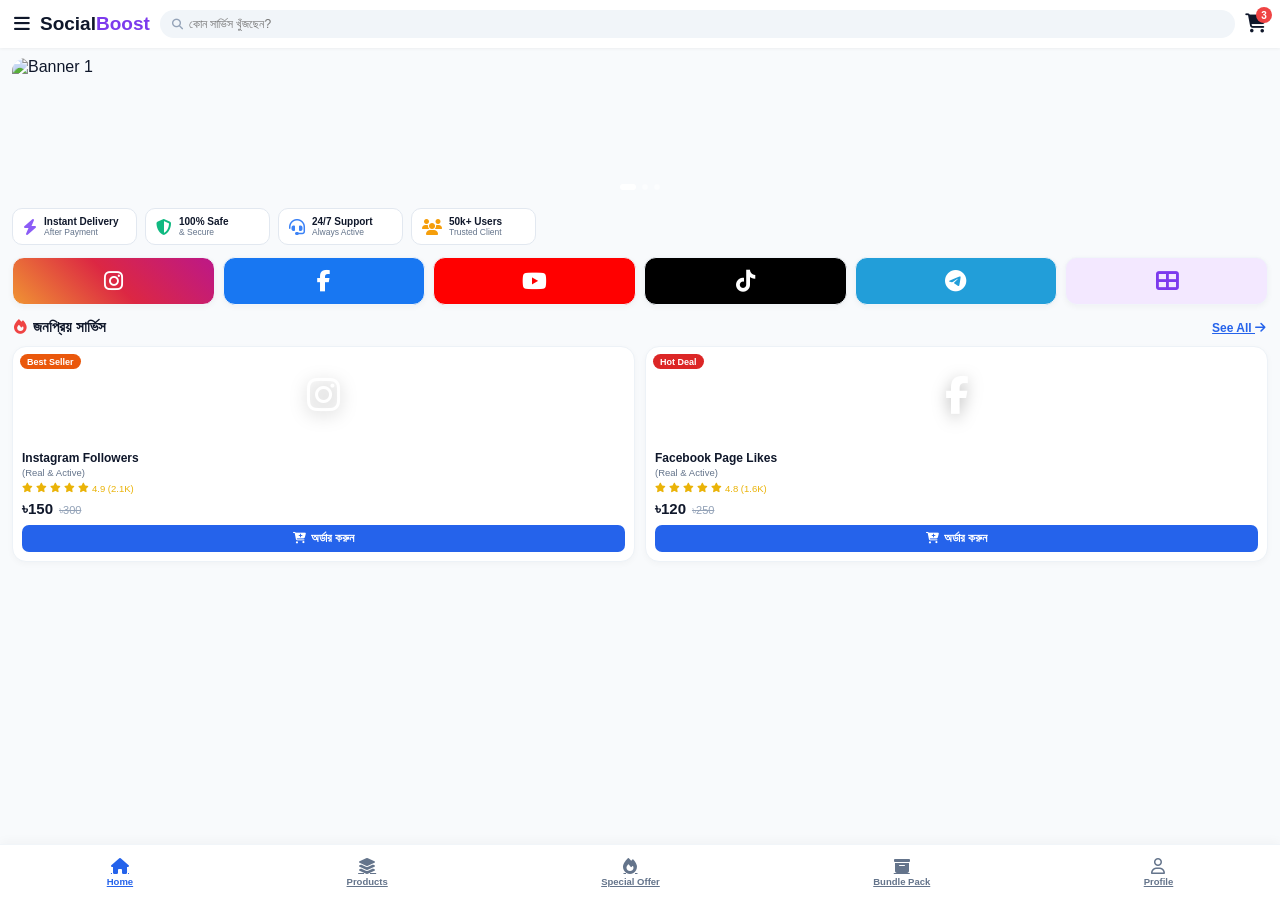
==== commit bb4a282a: "Update index.html" ====
--- a/index.html
+++ b/index.html
@@ -3,7 +3,7 @@
 <head>
     <meta charset="UTF-8">
     <meta name="viewport" content="width=device-width, initial-scale=1.0, maximum-scale=1.0, user-scalable=no">
-    <title>SocialBoost - #1 Social Media Growth Service</title>
+    <title>SocialBoost - #1 Growth Service</title>
     <link rel="stylesheet" href="https://cdnjs.cloudflare.com/ajax/libs/font-awesome/6.4.0/css/all.min.css">
     <link rel="stylesheet" href="style.css">
 </head>
@@ -12,203 +12,113 @@
     <!-- হেডার -->
     <header>
         <div class="header-left">
-            <button class="menu-btn" onclick="switchTab('profile')"><i class="fa-solid fa-bars"></i></button>
-            <div class="logo" onclick="switchTab('home')">Social<span>Boost</span></div>
+            <button class="menu-btn"><i class="fa-solid fa-bars"></i></button>
+            <div class="logo">Social<span>Boost</span></div>
         </div>
         <div class="search-pill">
-            <i class="fa-solid fa-magnifying-glass"></i>
-            <input type="text" id="searchInput" placeholder="কোন সার্ভিস খুঁজছেন?" onkeyup="searchServices()">
+            <i class="fa-solid fa-magnifying-glass" style="color: #94a3b8; font-size: 11px;"></i>
+            <input type="text" placeholder="কোন সার্ভিস খুঁজছেন?">
         </div>
-        <div class="cart-icon" onclick="openMyOrders()">
-            <i class="fa-solid fa-bag-shopping"></i>
-            <span class="cart-badge" id="orderCountBadge">0</span>
+        <div class="cart-icon">
+            <i class="fa-solid fa-cart-shopping"></i>
+            <span class="cart-badge">3</span>
         </div>
     </header>
 
-    <!-- মূল কনটেন্ট এরিয়া (ট্যাব অনুযায়ী বদলাবে) -->
-    <main id="app-container">
+    <!-- চিকন হিরো অটো-স্লাইডার -->
+    <section class="slider-container">
+        <div class="slider-wrapper" id="sliderWrapper">
+            <div class="slide"><img src="https://images.unsplash.com/photo-1618005182384-a83a8bd57fbe?w=800&q=80" alt="Banner 1"></div>
+            <div class="slide"><img src="https://images.unsplash.com/photo-1618005198919-d3d4b5a92ead?w=800&q=80" alt="Banner 2"></div>
+            <div class="slide"><img src="https://images.unsplash.com/photo-1618005182384-a83a8bd57fbe?w=800&q=80" alt="Banner 3"></div>
+        </div>
+        <div class="slider-dots">
+            <span class="dot active"></span>
+            <span class="dot"></span>
+            <span class="dot"></span>
+        </div>
+    </section>
 
-        <!-- ১. হোম ভিউ -->
-        <section id="view-home" class="tab-view active">
-            <!-- চিকন হিরো অটো-স্লাইডার -->
-            <div class="slider-container">
-                <div class="slider-wrapper" id="sliderWrapper">
-                    <div class="slide"><img src="https://images.unsplash.com/photo-1618005182384-a83a8bd57fbe?w=800&q=80" alt="Banner 1"></div>
-                    <div class="slide"><img src="https://images.unsplash.com/photo-1618005198919-d3d4b5a92ead?w=800&q=80" alt="Banner 2"></div>
-                    <div class="slide"><img src="https://images.unsplash.com/photo-1618005182384-a83a8bd57fbe?w=800&q=80" alt="Banner 3"></div>
+    <!-- ট্রাস্ট বার -->
+    <div class="trust-strip">
+        <div class="trust-item"><i class="fa-solid fa-bolt" style="color: #8b5cf6;"></i><div class="trust-text"><h4>Instant Delivery</h4><p>After Payment</p></div></div>
+        <div class="trust-item"><i class="fa-solid fa-shield-halved" style="color: #10b981;"></i><div class="trust-text"><h4>100% Safe</h4><p>& Secure</p></div></div>
+        <div class="trust-item"><i class="fa-solid fa-headset" style="color: #3b82f6;"></i><div class="trust-text"><h4>24/7 Support</h4><p>Always Active</p></div></div>
+        <div class="trust-item"><i class="fa-solid fa-users" style="color: #f59e0b;"></i><div class="trust-text"><h4>50k+ Users</h4><p>Trusted Client</p></div></div>
+    </div>
+
+    <!-- প্ল্যাটফর্ম আইকন গ্রিড -->
+    <div class="platform-grid">
+        <div class="platform-icon-btn ig-btn"><i class="fa-brands fa-instagram"></i></div>
+        <div class="platform-icon-btn fb-btn"><i class="fa-brands fa-facebook-f"></i></div>
+        <div class="platform-icon-btn yt-btn"><i class="fa-brands fa-youtube"></i></div>
+        <div class="platform-icon-btn tk-btn"><i class="fa-brands fa-tiktok"></i></div>
+        <div class="platform-icon-btn tg-btn"><i class="fa-brands fa-telegram"></i></div>
+        <div class="platform-icon-btn more-btn"><i class="fa-solid fa-table-cells-large"></i></div>
+    </div>
+
+    <!-- জনপ্রিয় সার্ভিস সেকশন -->
+    <div class="section-header">
+        <div class="sec-title"><i class="fa-solid fa-fire" style="color: #ef4444;"></i> জনপ্রিয় সার্ভিস</div>
+        <a href="#" class="see-all">See All <i class="fa-solid fa-arrow-right"></i></a>
+    </div>
+
+    <div class="services-grid">
+        <!-- ১. Instagram Followers -->
+        <div class="service-card">
+            <span class="badge-pill b-bestseller">Best Seller</span>
+            <div class="service-thumb thumb-ig"><i class="fa-brands fa-instagram thumb-icon"></i></div>
+            <div class="card-body">
+                <div class="card-title">Instagram Followers</div>
+                <div class="card-subtitle">(Real & Active)</div>
+                <div class="card-rating">
+                    <i class="fa-solid fa-star"></i><i class="fa-solid fa-star"></i><i class="fa-solid fa-star"></i><i class="fa-solid fa-star"></i><i class="fa-solid fa-star"></i>
+                    <span class="rating-count">4.9 (2.1K)</span>
                 </div>
-                <div class="slider-dots">
-                    <span class="dot active"></span>
-                    <span class="dot"></span>
-                    <span class="dot"></span>
+                <div class="price-row"><span class="curr-price">৳150</span><span class="del-price">৳300</span></div>
+                <button class="btn-order"><i class="fa-solid fa-cart-plus"></i> অর্ডার করুন</button>
+            </div>
+        </div>
+
+        <!-- ২. Facebook Page Likes -->
+        <div class="service-card">
+            <span class="badge-pill b-hotdeal">Hot Deal</span>
+            <div class="service-thumb thumb-fb"><i class="fa-brands fa-facebook-f thumb-icon"></i></div>
+            <div class="card-body">
+                <div class="card-title">Facebook Page Likes</div>
+                <div class="card-subtitle">(Real & Active)</div>
+                <div class="card-rating">
+                    <i class="fa-solid fa-star"></i><i class="fa-solid fa-star"></i><i class="fa-solid fa-star"></i><i class="fa-solid fa-star"></i><i class="fa-solid fa-star"></i>
+                    <span class="rating-count">4.8 (1.6K)</span>
                 </div>
-            </div>
-
-            <!-- ট্রাস্ট বার -->
-            <div class="trust-strip">
-                <div class="trust-item"><i class="fa-solid fa-bolt" style="color: #8b5cf6;"></i><div><h4>Instant Delivery</h4><p>৫-১৫ মিনিটে শুরু</p></div></div>
-                <div class="trust-item"><i class="fa-solid fa-shield-halved" style="color: #10b981;"></i><div><h4>100% Safe</h4><p>নন-ড্রপ গ্যারান্টি</p></div></div>
-                <div class="trust-item"><i class="fa-solid fa-headset" style="color: #3b82f6;"></i><div><h4>24/7 Support</h4><p>হোয়াটসঅ্যাপ হেল্প</p></div></div>
-                <div class="trust-item"><i class="fa-solid fa-users" style="color: #f59e0b;"></i><div><h4>50k+ Users</h4><p>সন্তুষ্ট কাস্টমার</p></div></div>
-            </div>
-
-            <!-- প্ল্যাটফর্ম আইকন গ্রিড -->
-            <div class="platform-grid">
-                <div class="platform-icon-btn ig-btn" onclick="filterByPlatform('instagram')"><i class="fa-brands fa-instagram"></i></div>
-                <div class="platform-icon-btn fb-btn" onclick="filterByPlatform('facebook')"><i class="fa-brands fa-facebook-f"></i></div>
-                <div class="platform-icon-btn yt-btn" onclick="filterByPlatform('youtube')"><i class="fa-brands fa-youtube"></i></div>
-                <div class="platform-icon-btn tk-btn" onclick="filterByPlatform('tiktok')"><i class="fa-brands fa-tiktok"></i></div>
-                <div class="platform-icon-btn tg-btn" onclick="filterByPlatform('telegram')"><i class="fa-brands fa-telegram"></i></div>
-                <div class="platform-icon-btn more-btn" onclick="switchTab('products')"><i class="fa-solid fa-table-cells-large"></i></div>
-            </div>
-
-            <!-- জনপ্রিয় সার্ভিস গ্রিড -->
-            <div class="section-header">
-                <div class="sec-title"><i class="fa-solid fa-fire" style="color: #ef4444;"></i> জনপ্রিয় সার্ভিস</div>
-                <span class="see-all" onclick="switchTab('products')">See All <i class="fa-solid fa-arrow-right"></i></span>
-            </div>
-            <div class="services-grid" id="homeServicesGrid"></div>
-        </section>
-
-        <!-- ২. অল প্রোডাক্টস ভিউ -->
-        <section id="view-products" class="tab-view">
-            <div class="page-header">
-                <h3>সকল সার্ভিস ও প্যাকেজ</h3>
-                <div class="filter-pills" id="productFilterPills">
-                    <button class="pill active" onclick="filterProductView('all')">All</button>
-                    <button class="pill" onclick="filterProductView('instagram')">Instagram</button>
-                    <button class="pill" onclick="filterProductView('facebook')">Facebook</button>
-                    <button class="pill" onclick="filterProductView('youtube')">YouTube</button>
-                    <button class="pill" onclick="filterProductView('tiktok')">TikTok</button>
-                </div>
-            </div>
-            <div class="services-grid" id="allServicesGrid"></div>
-        </section>
-
-        <!-- ৩. স্পেশাল অফার ভিউ -->
-        <section id="view-offers" class="tab-view">
-            <div class="page-header">
-                <h3>🔥 স্পেশাল অফার ও মেগা ডিল</h3>
-                <p>সীমিত সময়ের জন্য বিশেষ ছাড়যুক্ত প্যাকেজসমূহ</p>
-            </div>
-            <div class="services-grid" id="offersGrid"></div>
-        </section>
-
-        <!-- ৪. বান্ডেল প্যাক ভিউ -->
-        <section id="view-bundles" class="tab-view">
-            <div class="page-header">
-                <h3>📦 অল-ইন-ওয়ান গ্রোথ বান্ডেল</h3>
-                <p>এক প্যাকেজে ফলোয়ার, লাইক ও ভিউ একসঙ্গে!</p>
-            </div>
-            <div class="bundles-container" id="bundlesGrid"></div>
-        </section>
-
-        <!-- ৫. প্রোফাইল ও সাপোর্ট ভিউ -->
-        <section id="view-profile" class="tab-view">
-            <div class="profile-card">
-                <div class="profile-avatar"><i class="fa-solid fa-user-check"></i></div>
-                <div class="profile-info">
-                    <h4>আমার ড্যাশবোর্ড</h4>
-                    <p>SocialBoost Customer Account</p>
-                </div>
-            </div>
-
-            <div class="profile-action-list">
-                <div class="profile-item" onclick="openMyOrders()">
-                    <i class="fa-solid fa-clock-rotate-left"></i>
-                    <span>আমার অর্ডারসমূহ (Order History)</span>
-                    <i class="fa-solid fa-angle-right arrow"></i>
-                </div>
-                <a href="https://wa.me/8801XXXXXXXXX" target="_blank" class="profile-item">
-                    <i class="fa-brands fa-whatsapp" style="color: #22c55e;"></i>
-                    <span>সরাসরি হোয়াটসঅ্যাপ সাপোর্ট</span>
-                    <i class="fa-solid fa-angle-right arrow"></i>
-                </a>
-            </div>
-
-            <!-- FAQ সেকশন -->
-            <div class="faq-container">
-                <h4>সাধারণ প্রশ্নোত্তর (FAQ)</h4>
-                <div class="faq-item">
-                    <h5>ডেলিভারি হতে কত সময় লাগে?</h5>
-                    <p>পেমেন্ট কনফার্ম করার ৫ থেকে ১৫ মিনিটের মধ্যে অর্ডার শুরু হয়ে যায়।</p>
-                </div>
-                <div class="faq-item">
-                    <h5>একাউন্টের পাসওয়ার্ড কি দেওয়া লাগবে?</h5>
-                    <p>না! আমাদের সার্ভিসের জন্য কোনো পাসওয়ার্ড প্রয়োজন হয় না। শুধু আপনার প্রোফাইল বা পোস্টের লিংক দিতে হবে।</p>
-                </div>
-            </div>
-        </section>
-
-    </main>
-
-    <!-- অর্ডার ও চেকআউট মডাল -->
-    <div class="modal-overlay" id="orderModal">
-        <div class="modal-sheet">
-            <div class="modal-header">
-                <h3 id="modalTitle">সার্ভিস অর্ডার করুন</h3>
-                <button class="close-btn" onclick="closeOrderModal()">&times;</button>
-            </div>
-            <div class="modal-body">
-                <label>প্যাকেজ নির্বাচন করুন:</label>
-                <select id="packageSelect" onchange="updateModalPrice()"></select>
-
-                <div class="price-display">
-                    মোট মূল্য: <strong id="calculatedPrice">৳0</strong>
-                </div>
-
-                <label>আপনার প্রোফাইল / পোস্ট লিংক:</label>
-                <input type="url" id="targetLink" placeholder="https://instagram.com/your_username" required>
-
-                <label>হোয়াটসঅ্যাপ নম্বর (আপডেটের জন্য):</label>
-                <input type="tel" id="userPhone" placeholder="017XXXXXXXX" required>
-
-                <div class="payment-box">
-                    <strong>বিকাশ/নগদ Personal:</strong> <code>017XXXXXXXX</code>
-                    <p>Send Money করে নিচের ঘরে TrxID দিন:</p>
-                </div>
-                <input type="text" id="trxId" placeholder="bKash / Nagad Transaction ID" required>
-
-                <button class="submit-order-btn" onclick="processOrder()">অর্ডার নিশ্চিত করুন</button>
+                <div class="price-row"><span class="curr-price">৳120</span><span class="del-price">৳250</span></div>
+                <button class="btn-order"><i class="fa-solid fa-cart-plus"></i> অর্ডার করুন</button>
             </div>
         </div>
     </div>
 
-    <!-- My Orders ট্র্যাকিং মডাল -->
-    <div class="modal-overlay" id="myOrdersModal">
-        <div class="modal-sheet">
-            <div class="modal-header">
-                <h3>আমার অর্ডার হিস্ট্রি</h3>
-                <button class="close-btn" onclick="closeMyOrders()">&times;</button>
-            </div>
-            <div class="modal-body" id="ordersListContainer">
-                <!-- অর্ডার ডেটা এখানে রেন্ডার হবে -->
-            </div>
-        </div>
-    </div>
-
-    <!-- বটম ন্যাভিগেশন বার -->
+    <!-- বটম ন্যাভিগেশন বার (Profile বাটন সরাসরি account.html এর সাথে যুক্ত) -->
     <nav class="bottom-nav">
-        <div class="nav-item active" onclick="switchTab('home', this)">
+        <a href="index.html" class="nav-item active">
             <i class="fa-solid fa-house"></i>
             <span>Home</span>
-        </div>
-        <div class="nav-item" onclick="switchTab('products', this)">
+        </a>
+        <a href="index.html" class="nav-item">
             <i class="fa-solid fa-layer-group"></i>
             <span>Products</span>
-        </div>
-        <div class="nav-item" onclick="switchTab('offers', this)">
+        </a>
+        <a href="index.html" class="nav-item">
             <i class="fa-solid fa-fire"></i>
             <span>Special Offer</span>
-        </div>
-        <div class="nav-item" onclick="switchTab('bundles', this)">
+        </a>
+        <a href="index.html" class="nav-item">
             <i class="fa-solid fa-box-archive"></i>
             <span>Bundle Pack</span>
-        </div>
-        <div class="nav-item" onclick="switchTab('profile', this)">
+        </a>
+        <a href="account.html" class="nav-item">
             <i class="fa-regular fa-user"></i>
             <span>Profile</span>
-        </div>
+        </a>
     </nav>
 
     <script src="script.js"></script>
--- a/style.css
+++ b/style.css
@@ -219,3 +219,38 @@
 .nav-item { display: flex; flex-direction: column; align-items: center; gap: 2px; color: #64748b; font-size: 9.5px; font-weight: 600; cursor: pointer; }
 .nav-item i { font-size: 16px; }
 .nav-item.active { color: var(--primary); }
+
+/* প্রোফাইল পেজের ডিজাইন */
+.sec-title-bar { padding: 12px 14px 4px; }
+.sec-title-bar h2 { font-size: 16px; font-weight: 800; color: #0f172a; }
+
+.user-profile-card {
+    background: #ffffff; margin: 10px 14px; padding: 14px; border-radius: 16px;
+    display: flex; align-items: center; gap: 12px; border: 1px solid var(--border-light);
+    position: relative; box-shadow: 0 2px 6px rgba(0,0,0,0.02);
+}
+.user-avatar img { width: 55px; height: 55px; border-radius: 50%; background: #e0e7ff; }
+.user-meta h3 { font-size: 15px; font-weight: 800; margin-bottom: 2px; }
+.user-meta p { font-size: 11px; color: var(--text-muted); margin-bottom: 5px; }
+.verified-tag { font-size: 10px; background: #ecfdf5; color: #059669; padding: 2px 8px; border-radius: 12px; font-weight: 700; }
+.edit-prof-btn { position: absolute; right: 12px; top: 12px; background: none; border: none; color: var(--primary); font-size: 16px; cursor: pointer; }
+
+/* ৩টি স্ট্যাটাস কাউন্টার বক্স */
+.stats-grid { display: grid; grid-template-columns: repeat(3, 1fr); gap: 10px; margin: 12px 14px; }
+.stat-card {
+    background: #ffffff; border-radius: 14px; padding: 12px 8px; text-align: center;
+    border: 1px solid var(--border-light); box-shadow: 0 2px 5px rgba(0,0,0,0.02);
+}
+.stat-card i { font-size: 18px; margin-bottom: 6px; }
+.stat-card h4 { font-size: 16px; font-weight: 800; margin-bottom: 2px; }
+.stat-card p { font-size: 9.5px; color: var(--text-muted); font-weight: 600; }
+
+/* মেনু রো */
+.menu-list { background: #ffffff; margin: 0 14px 20px; border-radius: 16px; border: 1px solid var(--border-light); overflow: hidden; }
+.menu-row {
+    display: flex; align-items: center; justify-content: space-between; padding: 13px 14px;
+    text-decoration: none; color: var(--text-dark); border-bottom: 1px solid #f1f5f9; font-size: 12.5px; font-weight: 600; cursor: pointer;
+}
+.m-left { display: flex; align-items: center; gap: 12px; }
+.m-left i { font-size: 15px; width: 18px; text-align: center; }
+.arrow { color: #94a3b8; font-size: 12px; }
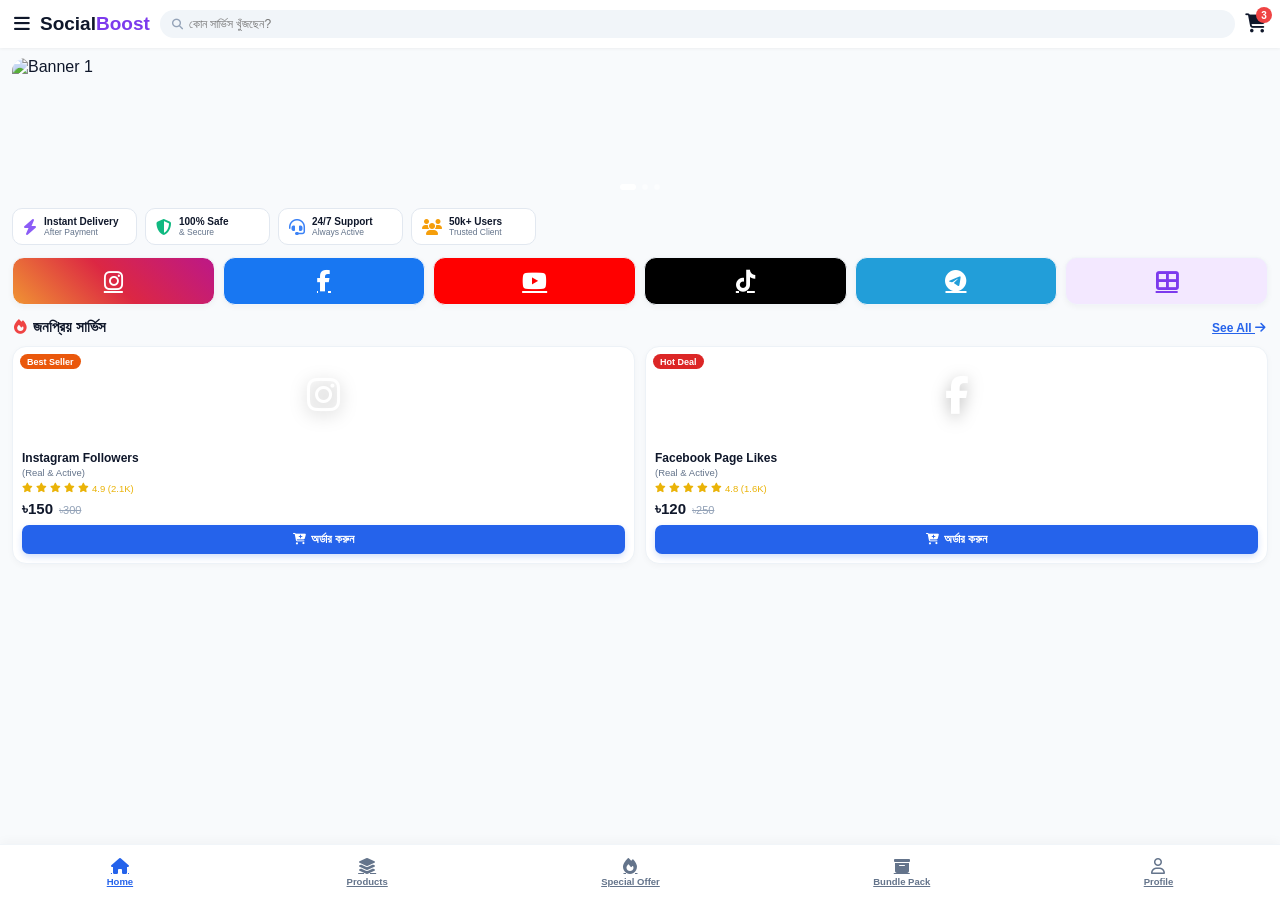
==== commit 35e0dee3: "Update index.html" ====
--- a/index.html
+++ b/index.html
@@ -6,6 +6,26 @@
     <title>SocialBoost - #1 Growth Service</title>
     <link rel="stylesheet" href="https://cdnjs.cloudflare.com/ajax/libs/font-awesome/6.4.0/css/all.min.css">
     <link rel="stylesheet" href="style.css">
+    <style>
+        /* অর্ডার বাটন লিংক স্টাইল */
+        .btn-order-link {
+            background: #2563eb;
+            color: #ffffff !important;
+            border-radius: 7px;
+            padding: 8px;
+            font-size: 11.5px;
+            font-weight: 700;
+            display: flex;
+            align-items: center;
+            justify-content: center;
+            gap: 5px;
+            text-decoration: none;
+            box-shadow: 0 3px 6px rgba(37,99,235,0.2);
+        }
+        .btn-order-link:active {
+            background: #1d4ed8;
+        }
+    </style>
 </head>
 <body>
 
@@ -19,7 +39,7 @@
             <i class="fa-solid fa-magnifying-glass" style="color: #94a3b8; font-size: 11px;"></i>
             <input type="text" placeholder="কোন সার্ভিস খুঁজছেন?">
         </div>
-        <div class="cart-icon">
+        <div class="cart-icon" onclick="location.href='account.html'">
             <i class="fa-solid fa-cart-shopping"></i>
             <span class="cart-badge">3</span>
         </div>
@@ -49,22 +69,22 @@
 
     <!-- প্ল্যাটফর্ম আইকন গ্রিড -->
     <div class="platform-grid">
-        <div class="platform-icon-btn ig-btn"><i class="fa-brands fa-instagram"></i></div>
-        <div class="platform-icon-btn fb-btn"><i class="fa-brands fa-facebook-f"></i></div>
-        <div class="platform-icon-btn yt-btn"><i class="fa-brands fa-youtube"></i></div>
-        <div class="platform-icon-btn tk-btn"><i class="fa-brands fa-tiktok"></i></div>
-        <div class="platform-icon-btn tg-btn"><i class="fa-brands fa-telegram"></i></div>
-        <div class="platform-icon-btn more-btn"><i class="fa-solid fa-table-cells-large"></i></div>
+        <a href="product.html" class="platform-icon-btn ig-btn"><i class="fa-brands fa-instagram"></i></a>
+        <a href="product.html" class="platform-icon-btn fb-btn"><i class="fa-brands fa-facebook-f"></i></a>
+        <a href="product.html" class="platform-icon-btn yt-btn"><i class="fa-brands fa-youtube"></i></a>
+        <a href="product.html" class="platform-icon-btn tk-btn"><i class="fa-brands fa-tiktok"></i></a>
+        <a href="product.html" class="platform-icon-btn tg-btn"><i class="fa-brands fa-telegram"></i></a>
+        <a href="product.html" class="platform-icon-btn more-btn"><i class="fa-solid fa-table-cells-large"></i></a>
     </div>
 
     <!-- জনপ্রিয় সার্ভিস সেকশন -->
     <div class="section-header">
         <div class="sec-title"><i class="fa-solid fa-fire" style="color: #ef4444;"></i> জনপ্রিয় সার্ভিস</div>
-        <a href="#" class="see-all">See All <i class="fa-solid fa-arrow-right"></i></a>
+        <a href="product.html" class="see-all">See All <i class="fa-solid fa-arrow-right"></i></a>
     </div>
 
     <div class="services-grid">
-        <!-- ১. Instagram Followers -->
+        <!-- ১. Instagram Followers (ক্লিক করলে product.html এ যাবে) -->
         <div class="service-card">
             <span class="badge-pill b-bestseller">Best Seller</span>
             <div class="service-thumb thumb-ig"><i class="fa-brands fa-instagram thumb-icon"></i></div>
@@ -76,7 +96,7 @@
                     <span class="rating-count">4.9 (2.1K)</span>
                 </div>
                 <div class="price-row"><span class="curr-price">৳150</span><span class="del-price">৳300</span></div>
-                <button class="btn-order"><i class="fa-solid fa-cart-plus"></i> অর্ডার করুন</button>
+                <a href="product.html" class="btn-order-link"><i class="fa-solid fa-cart-plus"></i> অর্ডার করুন</a>
             </div>
         </div>
 
@@ -92,26 +112,26 @@
                     <span class="rating-count">4.8 (1.6K)</span>
                 </div>
                 <div class="price-row"><span class="curr-price">৳120</span><span class="del-price">৳250</span></div>
-                <button class="btn-order"><i class="fa-solid fa-cart-plus"></i> অর্ডার করুন</button>
+                <a href="product.html" class="btn-order-link"><i class="fa-solid fa-cart-plus"></i> অর্ডার করুন</a>
             </div>
         </div>
     </div>
 
-    <!-- বটম ন্যাভিগেশন বার (Profile বাটন সরাসরি account.html এর সাথে যুক্ত) -->
+    <!-- বটম ন্যাভিগেশন বার -->
     <nav class="bottom-nav">
         <a href="index.html" class="nav-item active">
             <i class="fa-solid fa-house"></i>
             <span>Home</span>
         </a>
-        <a href="index.html" class="nav-item">
+        <a href="product.html" class="nav-item">
             <i class="fa-solid fa-layer-group"></i>
             <span>Products</span>
         </a>
-        <a href="index.html" class="nav-item">
+        <a href="product.html" class="nav-item">
             <i class="fa-solid fa-fire"></i>
             <span>Special Offer</span>
         </a>
-        <a href="index.html" class="nav-item">
+        <a href="product.html" class="nav-item">
             <i class="fa-solid fa-box-archive"></i>
             <span>Bundle Pack</span>
         </a>
@@ -121,6 +141,18 @@
         </a>
     </nav>
 
-    <script src="script.js"></script>
+    <!-- স্লাইডার স্ক্রিপ্ট -->
+    <script>
+        const sliderWrapper = document.getElementById('sliderWrapper');
+        const dots = document.querySelectorAll('.slider-dots .dot');
+        let currentSlide = 0;
+        if (sliderWrapper) {
+            setInterval(() => {
+                currentSlide = (currentSlide + 1) % 3;
+                sliderWrapper.style.transform = `translateX(-${currentSlide * 100}%)`;
+                dots.forEach((dot, idx) => dot.classList.toggle('active', idx === currentSlide));
+            }, 3000);
+        }
+    </script>
 </body>
 </html>
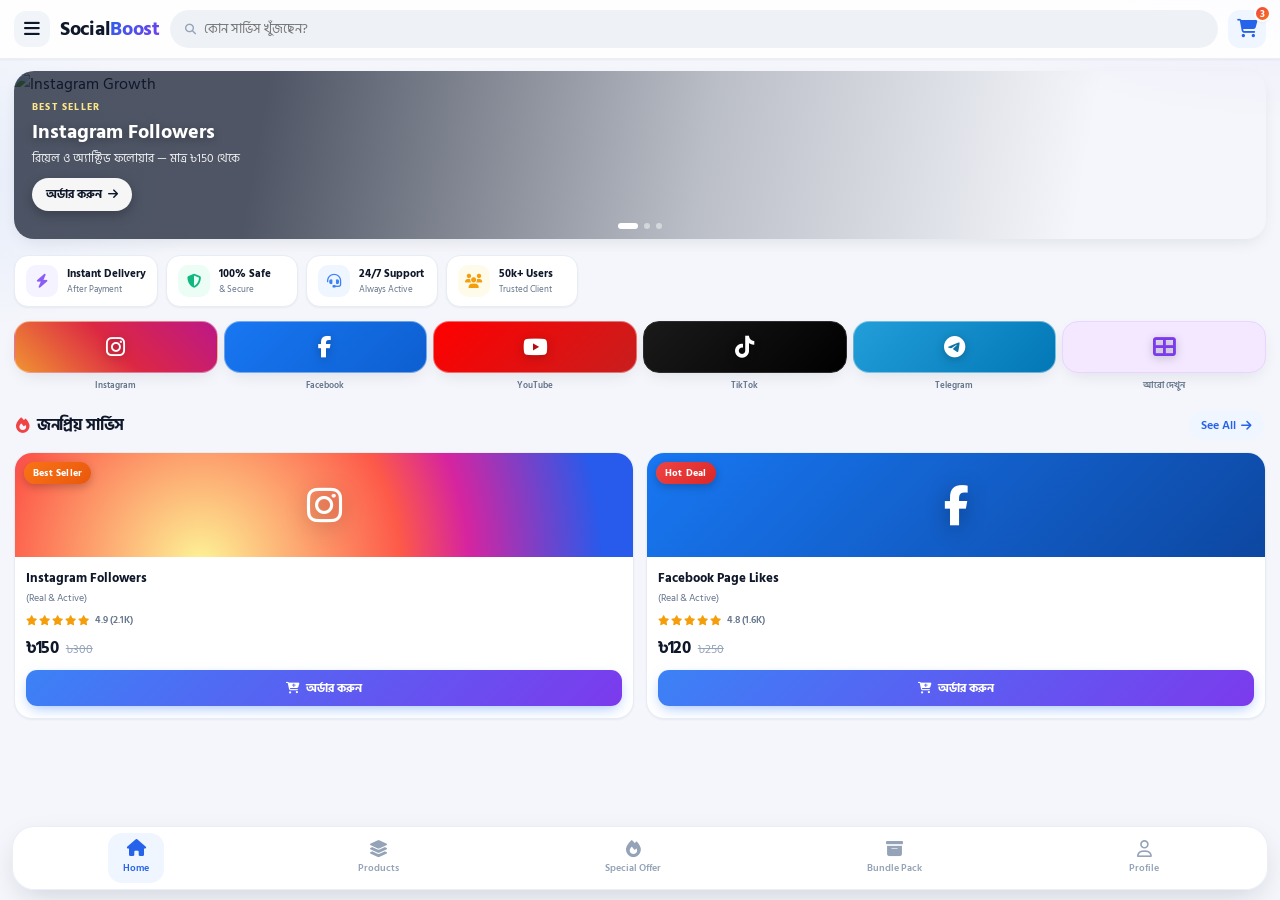
==== commit bbcbc1cc: "Design refresh: hero with overlay captions and CTAs, platform labels, Hind Siliguri font" ====
--- a/index.html
+++ b/index.html
@@ -4,28 +4,11 @@
     <meta charset="UTF-8">
     <meta name="viewport" content="width=device-width, initial-scale=1.0, maximum-scale=1.0, user-scalable=no">
     <title>SocialBoost - #1 Growth Service</title>
+    <link rel="preconnect" href="https://fonts.googleapis.com">
+    <link rel="preconnect" href="https://fonts.gstatic.com" crossorigin>
+    <link href="https://fonts.googleapis.com/css2?family=Hind+Siliguri:wght@400;500;600;700&display=swap" rel="stylesheet">
     <link rel="stylesheet" href="https://cdnjs.cloudflare.com/ajax/libs/font-awesome/6.4.0/css/all.min.css">
     <link rel="stylesheet" href="style.css">
-    <style>
-        /* অর্ডার বাটন লিংক স্টাইল */
-        .btn-order-link {
-            background: #2563eb;
-            color: #ffffff !important;
-            border-radius: 7px;
-            padding: 8px;
-            font-size: 11.5px;
-            font-weight: 700;
-            display: flex;
-            align-items: center;
-            justify-content: center;
-            gap: 5px;
-            text-decoration: none;
-            box-shadow: 0 3px 6px rgba(37,99,235,0.2);
-        }
-        .btn-order-link:active {
-            background: #1d4ed8;
-        }
-    </style>
 </head>
 <body>
 
@@ -37,7 +20,7 @@
         </div>
         <div class="search-pill">
             <i class="fa-solid fa-magnifying-glass" style="color: #94a3b8; font-size: 11px;"></i>
-            <input type="text" placeholder="কোন সার্ভিস খুঁজছেন?">
+            <input type="text" id="homeSearchInput" placeholder="কোন সার্ভিস খুঁজছেন?">
         </div>
         <div class="cart-icon" onclick="location.href='account.html'">
             <i class="fa-solid fa-cart-shopping"></i>
@@ -45,12 +28,38 @@
         </div>
     </header>
 
-    <!-- চিকন হিরো অটো-স্লাইডার -->
+    <!-- হিরো অটো-স্লাইডার -->
     <section class="slider-container">
-        <div class="slider-wrapper" id="sliderWrapper">
-            <div class="slide"><img src="https://images.unsplash.com/photo-1618005182384-a83a8bd57fbe?w=800&q=80" alt="Banner 1"></div>
-            <div class="slide"><img src="https://images.unsplash.com/photo-1618005198919-d3d4b5a92ead?w=800&q=80" alt="Banner 2"></div>
-            <div class="slide"><img src="https://images.unsplash.com/photo-1618005182384-a83a8bd57fbe?w=800&q=80" alt="Banner 3"></div>
+        <div class="slider-viewport">
+            <div class="slider-wrapper" id="sliderWrapper">
+                <div class="slide">
+                    <img src="https://images.unsplash.com/photo-1618005182384-a83a8bd57fbe?w=800&q=80" alt="Instagram Growth">
+                    <div class="slide-overlay">
+                        <div class="slide-tag">Best Seller</div>
+                        <h2>Instagram Followers</h2>
+                        <p>রিয়েল ও অ্যাক্টিভ ফলোয়ার — মাত্র ৳150 থেকে</p>
+                        <a href="product.html?service=ig_followers" class="slide-cta">অর্ডার করুন <i class="fa-solid fa-arrow-right"></i></a>
+                    </div>
+                </div>
+                <div class="slide">
+                    <img src="https://images.unsplash.com/photo-1618005198919-d3d4b5a92ead?w=800&q=80" alt="Facebook Growth">
+                    <div class="slide-overlay">
+                        <div class="slide-tag">Hot Deal</div>
+                        <h2>Facebook Page Likes</h2>
+                        <p>পেজ গ্রো করুন দ্রুত ও নিরাপদে</p>
+                        <a href="product.html?service=fb_likes" class="slide-cta">অর্ডার করুন <i class="fa-solid fa-arrow-right"></i></a>
+                    </div>
+                </div>
+                <div class="slide">
+                    <img src="https://images.unsplash.com/photo-1618005182384-a83a8bd57fbe?w=800&q=80" alt="Bundle Offer">
+                    <div class="slide-overlay">
+                        <div class="slide-tag">Bundle Pack</div>
+                        <h2>অল-ইন-ওয়ান বুস্ট</h2>
+                        <p>কম্বো প্যাকে ৪৫% পর্যন্ত ছাড়</p>
+                        <a href="product.html" class="slide-cta">দেখুন <i class="fa-solid fa-arrow-right"></i></a>
+                    </div>
+                </div>
+            </div>
         </div>
         <div class="slider-dots">
             <span class="dot active"></span>
@@ -61,20 +70,50 @@
 
     <!-- ট্রাস্ট বার -->
     <div class="trust-strip">
-        <div class="trust-item"><i class="fa-solid fa-bolt" style="color: #8b5cf6;"></i><div class="trust-text"><h4>Instant Delivery</h4><p>After Payment</p></div></div>
-        <div class="trust-item"><i class="fa-solid fa-shield-halved" style="color: #10b981;"></i><div class="trust-text"><h4>100% Safe</h4><p>& Secure</p></div></div>
-        <div class="trust-item"><i class="fa-solid fa-headset" style="color: #3b82f6;"></i><div class="trust-text"><h4>24/7 Support</h4><p>Always Active</p></div></div>
-        <div class="trust-item"><i class="fa-solid fa-users" style="color: #f59e0b;"></i><div class="trust-text"><h4>50k+ Users</h4><p>Trusted Client</p></div></div>
+        <div class="trust-item">
+            <div class="trust-icon" style="background:#f5f3ff; color:#8b5cf6;"><i class="fa-solid fa-bolt"></i></div>
+            <div class="trust-text"><h4>Instant Delivery</h4><p>After Payment</p></div>
+        </div>
+        <div class="trust-item">
+            <div class="trust-icon" style="background:#ecfdf5; color:#10b981;"><i class="fa-solid fa-shield-halved"></i></div>
+            <div class="trust-text"><h4>100% Safe</h4><p>& Secure</p></div>
+        </div>
+        <div class="trust-item">
+            <div class="trust-icon" style="background:#eff6ff; color:#3b82f6;"><i class="fa-solid fa-headset"></i></div>
+            <div class="trust-text"><h4>24/7 Support</h4><p>Always Active</p></div>
+        </div>
+        <div class="trust-item">
+            <div class="trust-icon" style="background:#fffbeb; color:#f59e0b;"><i class="fa-solid fa-users"></i></div>
+            <div class="trust-text"><h4>50k+ Users</h4><p>Trusted Client</p></div>
+        </div>
     </div>
 
     <!-- প্ল্যাটফর্ম আইকন গ্রিড -->
     <div class="platform-grid">
-        <a href="product.html" class="platform-icon-btn ig-btn"><i class="fa-brands fa-instagram"></i></a>
-        <a href="product.html" class="platform-icon-btn fb-btn"><i class="fa-brands fa-facebook-f"></i></a>
-        <a href="product.html" class="platform-icon-btn yt-btn"><i class="fa-brands fa-youtube"></i></a>
-        <a href="product.html" class="platform-icon-btn tk-btn"><i class="fa-brands fa-tiktok"></i></a>
-        <a href="product.html" class="platform-icon-btn tg-btn"><i class="fa-brands fa-telegram"></i></a>
-        <a href="product.html" class="platform-icon-btn more-btn"><i class="fa-solid fa-table-cells-large"></i></a>
+        <a href="product.html?service=ig_followers" class="platform-item">
+            <span class="platform-icon-btn ig-btn"><i class="fa-brands fa-instagram"></i></span>
+            <span class="platform-label">Instagram</span>
+        </a>
+        <a href="product.html?service=fb_likes" class="platform-item">
+            <span class="platform-icon-btn fb-btn"><i class="fa-brands fa-facebook-f"></i></span>
+            <span class="platform-label">Facebook</span>
+        </a>
+        <a href="product.html?service=yt_subscribers" class="platform-item">
+            <span class="platform-icon-btn yt-btn"><i class="fa-brands fa-youtube"></i></span>
+            <span class="platform-label">YouTube</span>
+        </a>
+        <a href="product.html?service=tk_followers" class="platform-item">
+            <span class="platform-icon-btn tk-btn"><i class="fa-brands fa-tiktok"></i></span>
+            <span class="platform-label">TikTok</span>
+        </a>
+        <a href="product.html" class="platform-item">
+            <span class="platform-icon-btn tg-btn"><i class="fa-brands fa-telegram"></i></span>
+            <span class="platform-label">Telegram</span>
+        </a>
+        <a href="product.html" class="platform-item">
+            <span class="platform-icon-btn more-btn"><i class="fa-solid fa-table-cells-large"></i></span>
+            <span class="platform-label">আরো দেখুন</span>
+        </a>
     </div>
 
     <!-- জনপ্রিয় সার্ভিস সেকশন -->
@@ -83,8 +122,8 @@
         <a href="product.html" class="see-all">See All <i class="fa-solid fa-arrow-right"></i></a>
     </div>
 
-    <div class="services-grid">
-        <!-- ১. Instagram Followers (ক্লিক করলে product.html এ যাবে) -->
+    <div class="services-grid" id="homeServicesGrid">
+        <!-- ১. Instagram Followers -->
         <div class="service-card">
             <span class="badge-pill b-bestseller">Best Seller</span>
             <div class="service-thumb thumb-ig"><i class="fa-brands fa-instagram thumb-icon"></i></div>
@@ -96,7 +135,7 @@
                     <span class="rating-count">4.9 (2.1K)</span>
                 </div>
                 <div class="price-row"><span class="curr-price">৳150</span><span class="del-price">৳300</span></div>
-                <a href="product.html" class="btn-order-link"><i class="fa-solid fa-cart-plus"></i> অর্ডার করুন</a>
+                <a href="product.html?service=ig_followers" class="btn-order-link"><i class="fa-solid fa-cart-plus"></i> অর্ডার করুন</a>
             </div>
         </div>
 
@@ -112,7 +151,7 @@
                     <span class="rating-count">4.8 (1.6K)</span>
                 </div>
                 <div class="price-row"><span class="curr-price">৳120</span><span class="del-price">৳250</span></div>
-                <a href="product.html" class="btn-order-link"><i class="fa-solid fa-cart-plus"></i> অর্ডার করুন</a>
+                <a href="product.html?service=fb_likes" class="btn-order-link"><i class="fa-solid fa-cart-plus"></i> অর্ডার করুন</a>
             </div>
         </div>
     </div>
@@ -141,7 +180,7 @@
         </a>
     </nav>
 
-    <!-- স্লাইডার স্ক্রিপ্ট -->
+    <!-- স্লাইডার ও সার্চ স্ক্রিপ্ট -->
     <script>
         const sliderWrapper = document.getElementById('sliderWrapper');
         const dots = document.querySelectorAll('.slider-dots .dot');
@@ -151,7 +190,18 @@
                 currentSlide = (currentSlide + 1) % 3;
                 sliderWrapper.style.transform = `translateX(-${currentSlide * 100}%)`;
                 dots.forEach((dot, idx) => dot.classList.toggle('active', idx === currentSlide));
-            }, 3000);
+            }, 4000);
+        }
+
+        // হোম পেজ সার্চ ফিল্টার
+        const homeSearch = document.getElementById('homeSearchInput');
+        if (homeSearch) {
+            homeSearch.addEventListener('input', (e) => {
+                const q = e.target.value.toLowerCase().trim();
+                document.querySelectorAll('#homeServicesGrid .service-card').forEach(card => {
+                    card.style.display = card.innerText.toLowerCase().includes(q) ? '' : 'none';
+                });
+            });
         }
     </script>
 </body>
--- a/style.css
+++ b/style.css
@@ -1,31 +1,49 @@
+/* ============ SocialBoost — Modern Design System ============ */
 :root {
     --primary: #2563eb;
     --primary-dark: #1d4ed8;
+    --primary-soft: #eff6ff;
     --accent-purple: #7c3aed;
-    --bg-body: #f8fafc;
+    --accent-pink: #ec4899;
+    --bg-body: #f4f6fb;
     --card-bg: #ffffff;
     --text-dark: #0f172a;
     --text-muted: #64748b;
-    --border-light: #e2e8f0;
+    --border-light: #e8edf5;
+    --radius: 18px;
+    --shadow-sm: 0 1px 2px rgba(15, 23, 42, 0.05);
+    --shadow-md: 0 6px 18px -6px rgba(15, 23, 42, 0.12);
+    --shadow-lg: 0 16px 40px -12px rgba(37, 99, 235, 0.25);
+    --grad-brand: linear-gradient(135deg, #2563eb, #7c3aed);
+    --grad-btn: linear-gradient(135deg, #3b82f6, #7c3aed);
 }
 
 * {
     margin: 0;
     padding: 0;
     box-sizing: border-box;
-    font-family: -apple-system, BlinkMacSystemFont, 'Segoe UI', Roboto, sans-serif;
+    font-family: 'Hind Siliguri', -apple-system, BlinkMacSystemFont, 'Segoe UI', Roboto, sans-serif;
     -webkit-tap-highlight-color: transparent;
 }
 
 body {
-    background-color: var(--bg-body);
+    background:
+        radial-gradient(600px 300px at 100% -60px, rgba(124, 58, 237, 0.08), transparent 60%),
+        radial-gradient(500px 260px at -80px 20%, rgba(37, 99, 235, 0.07), transparent 60%),
+        var(--bg-body);
     color: var(--text-dark);
-    padding-bottom: 75px;
-}
-
-/* হেডার */
+    padding-bottom: 92px;
+    min-height: 100vh;
+}
+
+a { text-decoration: none; color: inherit; }
+button { font-family: inherit; }
+
+/* ---------- হেডার ---------- */
 header {
-    background: #ffffff;
+    background: rgba(255, 255, 255, 0.88);
+    backdrop-filter: blur(14px);
+    -webkit-backdrop-filter: blur(14px);
     padding: 10px 14px;
     display: flex;
     align-items: center;
@@ -33,224 +51,396 @@
     position: sticky;
     top: 0;
     z-index: 100;
-    box-shadow: 0 1px 3px rgba(0,0,0,0.05);
+    box-shadow: var(--shadow-sm);
+    border-bottom: 1px solid rgba(232, 237, 245, 0.9);
     gap: 10px;
 }
 .header-left { display: flex; align-items: center; gap: 10px; }
-.menu-btn { font-size: 18px; color: var(--text-dark); background: none; border: none; cursor: pointer; }
-.logo { font-size: 19px; font-weight: 800; cursor: pointer; }
-.logo span { color: var(--accent-purple); }
+.menu-btn {
+    font-size: 18px; color: var(--text-dark); background: #f1f5f9;
+    border: none; cursor: pointer; width: 36px; height: 36px; border-radius: 12px;
+    display: flex; align-items: center; justify-content: center; transition: 0.2s;
+}
+.menu-btn:active { transform: scale(0.92); background: #e2e8f0; }
+.logo { font-size: 20px; font-weight: 700; cursor: pointer; letter-spacing: -0.3px; }
+.logo span {
+    background: var(--grad-brand);
+    -webkit-background-clip: text; background-clip: text; color: transparent;
+    font-weight: 700;
+}
 .search-pill {
     flex-grow: 1;
-    background: #f1f5f9;
-    border-radius: 20px;
+    background: #eef2f7;
+    border-radius: 999px;
     display: flex;
     align-items: center;
-    padding: 7px 12px;
-    gap: 6px;
-}
-.search-pill input { border: none; background: transparent; font-size: 12px; width: 100%; outline: none; }
-.cart-icon { position: relative; font-size: 19px; cursor: pointer; }
+    padding: 8px 14px;
+    gap: 8px;
+    border: 1.5px solid transparent;
+    transition: 0.2s;
+}
+.search-pill:focus-within {
+    background: #ffffff;
+    border-color: var(--primary);
+    box-shadow: 0 0 0 3px rgba(37, 99, 235, 0.12);
+}
+.search-pill input { border: none; background: transparent; font-size: 12.5px; width: 100%; outline: none; color: var(--text-dark); }
+.cart-icon {
+    position: relative; font-size: 18px; cursor: pointer;
+    width: 38px; height: 38px; border-radius: 12px; background: var(--primary-soft);
+    display: flex; align-items: center; justify-content: center; color: var(--primary);
+    transition: 0.2s;
+}
+.cart-icon:active { transform: scale(0.9); }
 .cart-badge {
-    position: absolute;
-    top: -6px; right: -6px;
-    background: #ef4444; color: white;
-    font-size: 10px; width: 16px; height: 16px;
-    border-radius: 50%; display: flex; align-items: center; justify-content: center; font-weight: bold;
-}
-
-/* ট্যাব কন্ট্রোল */
+    position: absolute; top: -5px; right: -5px;
+    background: linear-gradient(135deg, #ef4444, #f97316); color: white;
+    font-size: 10px; min-width: 17px; height: 17px; padding: 0 4px;
+    border-radius: 999px; display: flex; align-items: center; justify-content: center; font-weight: 700;
+    border: 2px solid #fff; box-shadow: var(--shadow-sm);
+}
+
+/* ---------- ট্যাব কন্ট্রোল ---------- */
 .tab-view { display: none; }
-.tab-view.active { display: block; }
-
-/* হিরো স্লাইডার */
-.slider-container { padding: 10px 12px; position: relative; overflow: hidden; }
-.slider-wrapper { display: flex; transition: transform 0.5s ease-in-out; border-radius: 14px; overflow: hidden; }
-.slide { min-width: 100%; }
-.slide img { width: 100%; height: 140px; object-fit: cover; display: block; }
+.tab-view.active { display: block; animation: fadeUp 0.35s ease; }
+
+/* ---------- হিরো স্লাইডার ---------- */
+.slider-container { padding: 12px 14px 4px; position: relative; }
+.slider-viewport { border-radius: 20px; overflow: hidden; box-shadow: var(--shadow-md); }
+.slider-wrapper { display: flex; transition: transform 0.6s cubic-bezier(0.22, 1, 0.36, 1); }
+.slide { min-width: 100%; position: relative; }
+.slide img {
+    width: 100%; height: 168px; object-fit: cover; display: block;
+    animation: kenburns 9s ease-in-out infinite alternate;
+}
+.slide::after {
+    content: ''; position: absolute; inset: 0;
+    background: linear-gradient(100deg, rgba(15, 23, 42, 0.72) 20%, rgba(15, 23, 42, 0.25) 55%, transparent 85%);
+}
+.slide-overlay {
+    position: absolute; inset: 0; z-index: 2;
+    display: flex; flex-direction: column; justify-content: center;
+    padding: 18px; color: #fff; max-width: 75%;
+}
+.slide-tag {
+    font-size: 10px; font-weight: 700; letter-spacing: 1.2px; text-transform: uppercase;
+    color: #fde68a; margin-bottom: 5px;
+}
+.slide-overlay h2 { font-size: 20px; font-weight: 700; line-height: 1.25; margin-bottom: 4px; text-shadow: 0 2px 8px rgba(0,0,0,0.3); }
+.slide-overlay p { font-size: 11.5px; opacity: 0.92; margin-bottom: 10px; }
+.slide-cta {
+    align-self: flex-start;
+    background: rgba(255, 255, 255, 0.95); color: var(--text-dark);
+    font-size: 11.5px; font-weight: 700; padding: 7px 14px; border-radius: 999px;
+    display: inline-flex; align-items: center; gap: 6px;
+    box-shadow: 0 4px 12px rgba(0, 0, 0, 0.25); transition: 0.2s;
+}
+.slide-cta:active { transform: scale(0.95); }
 .slider-dots {
-    position: absolute; bottom: 18px; left: 50%;
-    transform: translateX(-50%); display: flex; gap: 6px;
-}
-.dot { width: 6px; height: 6px; background: rgba(255,255,255,0.5); border-radius: 50%; transition: 0.3s; }
-.dot.active { width: 16px; border-radius: 10px; background: #ffffff; }
-
-/* ট্রাস্ট বার */
-.trust-strip { display: flex; gap: 8px; padding: 0 12px 12px; overflow-x: auto; scrollbar-width: none; }
+    position: absolute; bottom: 14px; left: 50%;
+    transform: translateX(-50%); display: flex; gap: 6px; z-index: 3;
+}
+.dot { width: 6px; height: 6px; background: rgba(255,255,255,0.45); border-radius: 999px; transition: 0.3s; }
+.dot.active { width: 20px; background: #ffffff; }
+
+@keyframes kenburns {
+    from { transform: scale(1); }
+    to { transform: scale(1.08); }
+}
+@keyframes fadeUp {
+    from { opacity: 0; transform: translateY(14px); }
+    to { opacity: 1; transform: translateY(0); }
+}
+
+/* ---------- ট্রাস্ট বার ---------- */
+.trust-strip { display: flex; gap: 8px; padding: 12px 14px; overflow-x: auto; scrollbar-width: none; }
 .trust-strip::-webkit-scrollbar { display: none; }
 .trust-item {
-    background: #ffffff; border: 1px solid var(--border-light);
-    border-radius: 10px; padding: 7px 10px; display: flex; align-items: center;
-    gap: 7px; min-width: 125px;
-}
-.trust-item h4 { font-size: 10px; font-weight: 700; }
-.trust-item p { font-size: 8.5px; color: var(--text-muted); }
-
-/* প্ল্যাটফর্ম আইকন গ্রিড */
-.platform-grid { display: grid; grid-template-columns: repeat(6, 1fr); gap: 8px; padding: 0 12px 14px; }
+    background: var(--card-bg); border: 1px solid var(--border-light);
+    border-radius: 14px; padding: 9px 11px; display: flex; align-items: center;
+    gap: 9px; min-width: 132px; box-shadow: var(--shadow-sm);
+    animation: fadeUp 0.4s ease backwards;
+}
+.trust-item:nth-child(2) { animation-delay: 0.05s; }
+.trust-item:nth-child(3) { animation-delay: 0.1s; }
+.trust-item:nth-child(4) { animation-delay: 0.15s; }
+.trust-icon {
+    width: 32px; height: 32px; border-radius: 10px; flex-shrink: 0;
+    display: flex; align-items: center; justify-content: center; font-size: 14px;
+}
+.trust-item h4 { font-size: 10.5px; font-weight: 700; }
+.trust-item p { font-size: 9px; color: var(--text-muted); }
+
+/* ---------- প্ল্যাটফর্ম আইকন গ্রিড ---------- */
+.platform-grid { display: grid; grid-template-columns: repeat(6, 1fr); gap: 6px; padding: 2px 14px 16px; }
+.platform-item {
+    display: flex; flex-direction: column; align-items: center; gap: 5px;
+    cursor: pointer; animation: fadeUp 0.4s ease backwards;
+}
+.platform-item:nth-child(2) { animation-delay: 0.04s; }
+.platform-item:nth-child(3) { animation-delay: 0.08s; }
+.platform-item:nth-child(4) { animation-delay: 0.12s; }
+.platform-item:nth-child(5) { animation-delay: 0.16s; }
+.platform-item:nth-child(6) { animation-delay: 0.2s; }
 .platform-icon-btn {
-    background: #ffffff; border-radius: 12px; height: 48px;
-    display: flex; align-items: center; justify-content: center;
-    border: 1px solid #f1f5f9; box-shadow: 0 2px 6px rgba(0,0,0,0.04); cursor: pointer;
-}
-.platform-icon-btn i { font-size: 22px; }
+    width: 100%; aspect-ratio: 1; max-height: 52px;
+    border-radius: 16px; display: flex; align-items: center; justify-content: center;
+    border: 1px solid rgba(255, 255, 255, 0.4);
+    box-shadow: var(--shadow-md); transition: transform 0.18s ease;
+}
+.platform-item:active .platform-icon-btn { transform: scale(0.88); }
+.platform-icon-btn i { font-size: 22px; filter: drop-shadow(0 2px 4px rgba(0,0,0,0.25)); }
+.platform-label { font-size: 9px; font-weight: 600; color: var(--text-muted); }
 .ig-btn { background: linear-gradient(45deg, #f09433, #dc2743, #bc1888); color: white; }
-.fb-btn { background: #1877f2; color: white; }
-.yt-btn { background: #ff0000; color: white; }
-.tk-btn { background: #000000; color: white; }
-.tg-btn { background: #229ed9; color: white; }
-.more-btn { background: #f3e8ff; color: #7c3aed; }
-
-/* সার্ভিস গ্রিড ও কার্ড */
-.section-header { display: flex; justify-content: space-between; align-items: center; padding: 0 14px 10px; }
-.sec-title { font-size: 14.5px; font-weight: 800; display: flex; align-items: center; gap: 6px; }
-.see-all { font-size: 12px; color: var(--primary); cursor: pointer; font-weight: 600; }
-.services-grid { display: grid; grid-template-columns: repeat(2, 1fr); gap: 10px; padding: 0 12px; }
+.fb-btn { background: linear-gradient(135deg, #1877f2, #0d5fd0); color: white; }
+.yt-btn { background: linear-gradient(135deg, #ff0000, #c81e1e); color: white; }
+.tk-btn { background: linear-gradient(135deg, #1a1a1a, #000000); color: white; border: 1px solid #2d2d2d; }
+.tg-btn { background: linear-gradient(135deg, #229ed9, #0277b6); color: white; }
+.more-btn { background: #f3e8ff; color: #7c3aed; border: 1px solid #e9d5ff; }
+
+/* ---------- সার্ভিস গ্রিড ও কার্ড ---------- */
+.section-header { display: flex; justify-content: space-between; align-items: center; padding: 2px 16px 12px; }
+.sec-title { font-size: 15.5px; font-weight: 700; display: flex; align-items: center; gap: 7px; letter-spacing: -0.2px; }
+.see-all {
+    font-size: 12px; color: var(--primary); cursor: pointer; font-weight: 600;
+    background: var(--primary-soft); padding: 5px 12px; border-radius: 999px;
+    display: inline-flex; align-items: center; gap: 5px; transition: 0.2s;
+}
+.see-all:active { transform: scale(0.94); }
+.services-grid { display: grid; grid-template-columns: repeat(2, 1fr); gap: 12px; padding: 0 14px; }
+.services-grid .service-card { animation: fadeUp 0.45s ease backwards; }
+.services-grid .service-card:nth-child(2) { animation-delay: 0.07s; }
+.services-grid .service-card:nth-child(3) { animation-delay: 0.14s; }
+.services-grid .service-card:nth-child(4) { animation-delay: 0.21s; }
 .service-card {
-    background: #ffffff; border-radius: 14px; overflow: hidden;
-    border: 1px solid #edf2f7; display: flex; flex-direction: column; position: relative;
-    box-shadow: 0 2px 6px rgba(0,0,0,0.03);
-}
+    background: var(--card-bg); border-radius: var(--radius); overflow: hidden;
+    border: 1px solid var(--border-light); display: flex; flex-direction: column; position: relative;
+    box-shadow: var(--shadow-sm); transition: transform 0.2s ease, box-shadow 0.2s ease;
+}
+.service-card:active { transform: scale(0.97); }
 .badge-pill {
-    position: absolute; top: 7px; left: 7px; font-size: 9px;
-    font-weight: 700; padding: 2.5px 7px; border-radius: 10px; color: white; z-index: 2;
-}
-.b-bestseller { background: #ea580c; }
-.b-hotdeal { background: #dc2626; }
+    position: absolute; top: 9px; left: 9px; font-size: 9.5px;
+    font-weight: 700; padding: 3px 9px; border-radius: 999px; color: white; z-index: 2;
+    box-shadow: 0 3px 8px rgba(0, 0, 0, 0.22); letter-spacing: 0.2px;
+}
+.b-bestseller { background: linear-gradient(135deg, #f97316, #ea580c); }
+.b-hotdeal { background: linear-gradient(135deg, #ef4444, #dc2626); }
 .service-thumb {
-    height: 95px; display: flex; align-items: center; justify-content: center;
-}
-.thumb-icon { font-size: 38px; color: #ffffff; filter: drop-shadow(0 4px 8px rgba(0,0,0,0.25)); }
-.card-body { padding: 9px; display: flex; flex-direction: column; flex-grow: 1; }
-.card-title { font-size: 12px; font-weight: 700; margin-bottom: 2px; }
-.card-subtitle { font-size: 9.5px; color: var(--text-muted); margin-bottom: 5px; }
-.card-rating { display: flex; gap: 3px; font-size: 9.5px; color: #eab308; margin-bottom: 6px; }
-.price-row { display: flex; align-items: baseline; gap: 6px; margin-top: auto; margin-bottom: 7px; }
-.curr-price { font-size: 15px; font-weight: 800; color: #0f172a; }
-.del-price { font-size: 11px; color: #94a3b8; text-decoration: line-through; }
-.btn-order {
-    background: var(--primary); color: #ffffff; border: none; border-radius: 7px;
-    padding: 7px; font-size: 11.5px; font-weight: 600; display: flex; align-items: center;
-    justify-content: center; gap: 5px; cursor: pointer;
-}
-
-/* পেজ হেডার ও ফিল্টার পিল */
-.page-header { padding: 12px 14px; }
-.page-header h3 { font-size: 16px; font-weight: 800; margin-bottom: 6px; }
-.page-header p { font-size: 11px; color: var(--text-muted); }
-.filter-pills { display: flex; gap: 6px; overflow-x: auto; padding-top: 8px; scrollbar-width: none; }
+    height: 104px; display: flex; align-items: center; justify-content: center;
+    position: relative; overflow: hidden;
+}
+.service-thumb::after {
+    content: ''; position: absolute; top: 0; left: -70%; width: 45%; height: 100%;
+    background: linear-gradient(100deg, transparent, rgba(255,255,255,0.35), transparent);
+    transform: skewX(-20deg); animation: shine 3.8s ease-in-out infinite;
+}
+@keyframes shine {
+    0%, 55% { left: -70%; }
+    100% { left: 140%; }
+}
+.thumb-ig { background: radial-gradient(circle at 30% 107%, #fdf497 0%, #fd5949 45%, #d6249f 60%, #285AEB 90%); }
+.thumb-fb { background: linear-gradient(135deg, #1877f2, #0d47a1); }
+.thumb-icon { font-size: 40px; color: #ffffff; filter: drop-shadow(0 5px 10px rgba(0,0,0,0.3)); }
+.card-body { padding: 11px 11px 12px; display: flex; flex-direction: column; flex-grow: 1; }
+.card-title { font-size: 12.5px; font-weight: 700; margin-bottom: 2px; }
+.card-subtitle { font-size: 10px; color: var(--text-muted); margin-bottom: 6px; }
+.card-rating { display: flex; align-items: center; gap: 2px; font-size: 10px; color: #f59e0b; margin-bottom: 7px; }
+.rating-count { color: var(--text-muted); font-weight: 600; margin-left: 4px; font-size: 9.5px; }
+.price-row { display: flex; align-items: baseline; gap: 7px; margin-top: auto; margin-bottom: 9px; }
+.curr-price { font-size: 16.5px; font-weight: 700; color: var(--text-dark); letter-spacing: -0.3px; }
+.del-price { font-size: 11.5px; color: #94a3b8; text-decoration: line-through; }
+.btn-order, .btn-order-link {
+    background: var(--grad-btn); color: #ffffff !important; border: none; border-radius: 11px;
+    padding: 8.5px; font-size: 12px; font-weight: 700; display: flex; align-items: center;
+    justify-content: center; gap: 6px; cursor: pointer; text-decoration: none;
+    box-shadow: 0 5px 14px -4px rgba(59, 130, 246, 0.55);
+    transition: transform 0.15s ease, box-shadow 0.15s ease;
+}
+.btn-order:active, .btn-order-link:active { transform: scale(0.96); box-shadow: 0 2px 8px -2px rgba(59,130,246,0.5); }
+
+/* ---------- পেজ হেডার ও ফিল্টার পিল ---------- */
+.page-header { padding: 14px 16px 6px; }
+.page-header h3 { font-size: 17px; font-weight: 700; margin-bottom: 5px; letter-spacing: -0.3px; }
+.page-header p { font-size: 11.5px; color: var(--text-muted); }
+.filter-pills { display: flex; gap: 7px; overflow-x: auto; padding: 10px 0 4px; scrollbar-width: none; }
 .filter-pills::-webkit-scrollbar { display: none; }
 .pill {
-    background: #ffffff; border: 1px solid var(--border-light); padding: 5px 12px;
-    border-radius: 20px; font-size: 11px; font-weight: 600; cursor: pointer; white-space: nowrap;
-}
-.pill.active { background: var(--primary); color: white; border-color: var(--primary); }
-
-/* বান্ডেল কার্ড */
-.bundles-container { padding: 0 12px; display: flex; flex-direction: column; gap: 12px; }
+    background: #ffffff; border: 1.5px solid var(--border-light); padding: 6px 14px;
+    border-radius: 999px; font-size: 11.5px; font-weight: 600; cursor: pointer; white-space: nowrap;
+    transition: 0.2s; color: var(--text-dark);
+}
+.pill.active {
+    background: var(--grad-brand); color: white; border-color: transparent;
+    box-shadow: 0 4px 12px -3px rgba(37, 99, 235, 0.5);
+}
+
+/* ---------- বান্ডেল কার্ড ---------- */
+.bundles-container { padding: 0 14px; display: flex; flex-direction: column; gap: 12px; }
 .bundle-card {
-    background: #ffffff; border-radius: 14px; padding: 14px;
-    border: 1px solid #e2e8f0; box-shadow: 0 2px 8px rgba(0,0,0,0.04);
-}
-.bundle-card h4 { font-size: 14px; font-weight: 800; color: #0f172a; margin-bottom: 4px; }
-.bundle-features { font-size: 11.5px; color: var(--text-muted); line-height: 1.5; margin: 8px 0; }
-
-/* প্রোফাইল ও FAQ */
+    background: var(--card-bg); border-radius: var(--radius); padding: 16px;
+    border: 1px solid var(--border-light); box-shadow: var(--shadow-sm);
+    position: relative; overflow: hidden;
+}
+.bundle-card::before {
+    content: ''; position: absolute; top: 0; left: 0; right: 0; height: 3px;
+    background: var(--grad-brand);
+}
+.bundle-card h4 { font-size: 14.5px; font-weight: 700; color: var(--text-dark); margin-bottom: 4px; }
+.bundle-features { font-size: 12px; color: var(--text-muted); line-height: 1.55; margin: 8px 0; }
+
+/* ---------- প্রোফাইল ও FAQ ---------- */
 .profile-card {
-    background: #ffffff; margin: 12px; padding: 16px; border-radius: 14px;
-    display: flex; align-items: center; gap: 12px; border: 1px solid var(--border-light);
+    background: var(--card-bg); margin: 14px; padding: 16px; border-radius: var(--radius);
+    display: flex; align-items: center; gap: 13px; border: 1px solid var(--border-light);
+    box-shadow: var(--shadow-sm);
 }
 .profile-avatar {
-    width: 45px; height: 45px; border-radius: 50%; background: #eff6ff;
-    color: var(--primary); display: flex; align-items: center; justify-content: center; font-size: 20px;
-}
-.profile-info h4 { font-size: 14px; }
-.profile-info p { font-size: 11px; color: var(--text-muted); }
-.profile-action-list { margin: 0 12px 14px; background: #fff; border-radius: 14px; border: 1px solid var(--border-light); overflow: hidden; }
+    width: 48px; height: 48px; border-radius: 50%;
+    background: linear-gradient(135deg, #dbeafe, #ede9fe); color: var(--primary);
+    display: flex; align-items: center; justify-content: center; font-size: 21px; flex-shrink: 0;
+}
+.profile-info h4 { font-size: 14.5px; font-weight: 700; }
+.profile-info p { font-size: 11.5px; color: var(--text-muted); }
+.profile-action-list { margin: 0 14px 16px; background: #fff; border-radius: var(--radius); border: 1px solid var(--border-light); overflow: hidden; box-shadow: var(--shadow-sm); }
 .profile-item {
     display: flex; align-items: center; justify-content: space-between;
-    padding: 12px 14px; text-decoration: none; color: var(--text-dark); font-size: 12.5px; font-weight: 600;
-    border-bottom: 1px solid #f1f5f9; cursor: pointer;
-}
-.profile-item span { flex-grow: 1; margin-left: 10px; }
-.faq-container { margin: 12px; background: #fff; border-radius: 14px; padding: 14px; border: 1px solid var(--border-light); }
-.faq-container h4 { font-size: 13px; margin-bottom: 10px; }
-.faq-item { margin-bottom: 10px; border-bottom: 1px solid #f8fafc; padding-bottom: 8px; }
-.faq-item h5 { font-size: 11.5px; color: #1e293b; margin-bottom: 3px; }
-.faq-item p { font-size: 10.5px; color: var(--text-muted); }
-
-/* মডাল (পপআপ) */
+    padding: 13px 15px; text-decoration: none; color: var(--text-dark); font-size: 13px; font-weight: 600;
+    border-bottom: 1px solid #f4f6fa; cursor: pointer; transition: background 0.15s;
+}
+.profile-item:last-child { border-bottom: none; }
+.profile-item:active { background: #f8fafc; }
+.profile-item span { flex-grow: 1; margin-left: 11px; }
+.faq-container { margin: 14px; background: #fff; border-radius: var(--radius); padding: 16px; border: 1px solid var(--border-light); box-shadow: var(--shadow-sm); }
+.faq-container h4 { font-size: 13.5px; font-weight: 700; margin-bottom: 10px; }
+.faq-item { margin-bottom: 10px; border-bottom: 1px solid #f4f6fa; padding-bottom: 9px; }
+.faq-item:last-child { border-bottom: none; margin-bottom: 0; padding-bottom: 0; }
+.faq-item h5 { font-size: 12px; font-weight: 600; color: #1e293b; margin-bottom: 3px; }
+.faq-item p { font-size: 11px; color: var(--text-muted); line-height: 1.5; }
+
+/* ---------- মডাল (পপআপ) ---------- */
 .modal-overlay {
-    position: fixed; inset: 0; background: rgba(0,0,0,0.5); z-index: 2000;
-    display: none; align-items: flex-end; justify-content: center;
+    position: fixed; inset: 0; background: rgba(15, 23, 42, 0.55);
+    backdrop-filter: blur(3px); -webkit-backdrop-filter: blur(3px);
+    z-index: 2000; display: none; align-items: flex-end; justify-content: center;
 }
 .modal-overlay.active { display: flex; }
 .modal-sheet {
-    background: #ffffff; width: 100%; max-width: 450px; border-radius: 20px 20px 0 0;
-    padding: 18px 16px; max-height: 85vh; overflow-y: auto;
+    background: #ffffff; width: 100%; max-width: 450px; border-radius: 24px 24px 0 0;
+    padding: 14px 18px 20px; max-height: 88vh; overflow-y: auto;
+    animation: sheetUp 0.32s cubic-bezier(0.22, 1, 0.36, 1);
+}
+@keyframes sheetUp {
+    from { transform: translateY(60px); opacity: 0.4; }
+    to { transform: translateY(0); opacity: 1; }
+}
+.modal-sheet::before {
+    content: ''; display: block; width: 42px; height: 4.5px; border-radius: 999px;
+    background: #e2e8f0; margin: 0 auto 12px;
 }
 .modal-header { display: flex; justify-content: space-between; align-items: center; margin-bottom: 14px; }
-.modal-header h3 { font-size: 15px; }
-.close-btn { background: none; border: none; font-size: 24px; cursor: pointer; color: var(--text-muted); }
-.modal-body label { font-size: 11px; font-weight: 700; color: #334155; margin-top: 8px; display: block; }
+.modal-header h3 { font-size: 15.5px; font-weight: 700; }
+.close-btn {
+    background: #f1f5f9; border: none; font-size: 17px; cursor: pointer; color: var(--text-muted);
+    width: 32px; height: 32px; border-radius: 50%; display: flex; align-items: center; justify-content: center;
+    transition: 0.2s;
+}
+.close-btn:active { transform: scale(0.9); }
+.modal-body label { font-size: 11.5px; font-weight: 600; color: #334155; margin-top: 9px; display: block; }
 .modal-body input, .modal-body select {
-    width: 100%; padding: 9px 10px; margin-top: 4px; border-radius: 8px;
-    border: 1px solid var(--border-light); font-size: 12px; outline: none;
-}
+    width: 100%; padding: 10px 12px; margin-top: 5px; border-radius: 11px;
+    border: 1.5px solid var(--border-light); font-size: 12.5px; outline: none; transition: 0.2s;
+    background: #fbfcfe;
+}
+.modal-body input:focus, .modal-body select:focus { border-color: var(--primary); box-shadow: 0 0 0 3px rgba(37,99,235,0.12); background: #fff; }
 .price-display {
-    background: #eff6ff; color: var(--primary); padding: 8px 10px;
-    border-radius: 8px; font-size: 13px; margin-top: 10px; font-weight: 600;
+    background: linear-gradient(135deg, #eff6ff, #f5f3ff); color: var(--primary-dark);
+    padding: 10px 12px; border-radius: 11px; font-size: 14px; margin-top: 11px; font-weight: 700;
+    border: 1px solid #dbeafe;
 }
 .payment-box {
-    background: #fdf2f8; border: 1px dashed #ec4899; padding: 9px;
-    border-radius: 8px; font-size: 11px; margin-top: 10px; line-height: 1.4;
+    background: #fdf2f8; border: 1.5px dashed #ec4899; padding: 10px 12px;
+    border-radius: 11px; font-size: 11.5px; margin-top: 11px; line-height: 1.5;
 }
 .submit-order-btn {
-    background: var(--primary); color: white; width: 100%; padding: 10px;
-    border-radius: 8px; border: none; font-size: 13px; font-weight: 700; margin-top: 14px; cursor: pointer;
-}
-
-/* বটম বার */
+    background: var(--grad-btn); color: white; width: 100%; padding: 12px;
+    border-radius: 12px; border: none; font-size: 13.5px; font-weight: 700; margin-top: 15px; cursor: pointer;
+    box-shadow: 0 6px 16px -5px rgba(59, 130, 246, 0.55); transition: 0.15s;
+}
+.submit-order-btn:active { transform: scale(0.97); }
+
+/* ---------- বটম বার ---------- */
 .bottom-nav {
-    position: fixed; bottom: 0; left: 0; right: 0; background: #ffffff;
-    height: 56px; display: flex; justify-content: space-around; align-items: center;
-    border-top: 1px solid #f1f5f9; box-shadow: 0 -3px 10px rgba(0,0,0,0.03); z-index: 1000;
-}
-.nav-item { display: flex; flex-direction: column; align-items: center; gap: 2px; color: #64748b; font-size: 9.5px; font-weight: 600; cursor: pointer; }
-.nav-item i { font-size: 16px; }
-.nav-item.active { color: var(--primary); }
-
-/* প্রোফাইল পেজের ডিজাইন */
-.sec-title-bar { padding: 12px 14px 4px; }
-.sec-title-bar h2 { font-size: 16px; font-weight: 800; color: #0f172a; }
+    position: fixed; bottom: 10px; left: 12px; right: 12px; background: rgba(255, 255, 255, 0.94);
+    backdrop-filter: blur(16px); -webkit-backdrop-filter: blur(16px);
+    min-height: 62px; display: flex; justify-content: space-around; align-items: center;
+    border: 1px solid rgba(232, 237, 245, 0.9); border-radius: 22px;
+    box-shadow: 0 10px 30px -8px rgba(15, 23, 42, 0.18); z-index: 1000;
+    padding: 6px 4px;
+}
+.nav-item {
+    display: flex; flex-direction: column; align-items: center; gap: 3px;
+    color: #94a3b8; font-size: 9.5px; font-weight: 600; cursor: pointer;
+    padding: 7px 12px; border-radius: 14px; transition: 0.2s; min-width: 56px;
+}
+.nav-item i { font-size: 17px; transition: 0.2s; }
+.nav-item.active { color: var(--primary); background: var(--primary-soft); }
+.nav-item.active i { transform: translateY(-1px); }
+.nav-item:active { transform: scale(0.93); }
+
+/* ---------- প্রোফাইল পেজ ---------- */
+.sec-title-bar { padding: 14px 16px 4px; }
+.sec-title-bar h2 { font-size: 17px; font-weight: 700; color: var(--text-dark); letter-spacing: -0.3px; }
 
 .user-profile-card {
-    background: #ffffff; margin: 10px 14px; padding: 14px; border-radius: 16px;
-    display: flex; align-items: center; gap: 12px; border: 1px solid var(--border-light);
-    position: relative; box-shadow: 0 2px 6px rgba(0,0,0,0.02);
-}
-.user-avatar img { width: 55px; height: 55px; border-radius: 50%; background: #e0e7ff; }
-.user-meta h3 { font-size: 15px; font-weight: 800; margin-bottom: 2px; }
-.user-meta p { font-size: 11px; color: var(--text-muted); margin-bottom: 5px; }
-.verified-tag { font-size: 10px; background: #ecfdf5; color: #059669; padding: 2px 8px; border-radius: 12px; font-weight: 700; }
-.edit-prof-btn { position: absolute; right: 12px; top: 12px; background: none; border: none; color: var(--primary); font-size: 16px; cursor: pointer; }
+    background: var(--card-bg); margin: 12px 16px; padding: 16px; border-radius: 20px;
+    display: flex; align-items: center; gap: 13px; border: 1px solid var(--border-light);
+    position: relative; box-shadow: var(--shadow-md); overflow: hidden;
+}
+.user-profile-card::before {
+    content: ''; position: absolute; top: 0; left: 0; right: 0; height: 4px;
+    background: var(--grad-brand);
+}
+.user-avatar { position: relative; flex-shrink: 0; }
+.user-avatar img {
+    width: 58px; height: 58px; border-radius: 50%; background: #e0e7ff; display: block;
+    border: 3px solid #fff; box-shadow: 0 0 0 2px var(--primary), var(--shadow-sm);
+}
+.user-meta h3 { font-size: 15.5px; font-weight: 700; margin-bottom: 2px; }
+.user-meta p { font-size: 11.5px; color: var(--text-muted); margin-bottom: 6px; }
+.verified-tag {
+    font-size: 10px; background: #ecfdf5; color: #059669; padding: 3px 9px;
+    border-radius: 999px; font-weight: 700; display: inline-flex; align-items: center; gap: 4px;
+}
+.edit-prof-btn {
+    position: absolute; right: 13px; top: 13px; background: var(--primary-soft);
+    border: none; color: var(--primary); font-size: 14px; cursor: pointer;
+    width: 32px; height: 32px; border-radius: 10px; display: flex; align-items: center; justify-content: center;
+    transition: 0.2s;
+}
+.edit-prof-btn:active { transform: scale(0.9); }
 
 /* ৩টি স্ট্যাটাস কাউন্টার বক্স */
-.stats-grid { display: grid; grid-template-columns: repeat(3, 1fr); gap: 10px; margin: 12px 14px; }
+.stats-grid { display: grid; grid-template-columns: repeat(3, 1fr); gap: 10px; margin: 12px 16px; }
 .stat-card {
-    background: #ffffff; border-radius: 14px; padding: 12px 8px; text-align: center;
-    border: 1px solid var(--border-light); box-shadow: 0 2px 5px rgba(0,0,0,0.02);
-}
-.stat-card i { font-size: 18px; margin-bottom: 6px; }
-.stat-card h4 { font-size: 16px; font-weight: 800; margin-bottom: 2px; }
-.stat-card p { font-size: 9.5px; color: var(--text-muted); font-weight: 600; }
+    background: var(--card-bg); border-radius: 16px; padding: 14px 8px; text-align: center;
+    border: 1px solid var(--border-light); box-shadow: var(--shadow-sm);
+    animation: fadeUp 0.4s ease backwards;
+}
+.stat-card:nth-child(2) { animation-delay: 0.06s; }
+.stat-card:nth-child(3) { animation-delay: 0.12s; }
+.stat-card i { font-size: 19px; margin-bottom: 7px; }
+.stat-card h4 { font-size: 17px; font-weight: 700; margin-bottom: 2px; letter-spacing: -0.3px; }
+.stat-card p { font-size: 10px; color: var(--text-muted); font-weight: 600; }
 
 /* মেনু রো */
-.menu-list { background: #ffffff; margin: 0 14px 20px; border-radius: 16px; border: 1px solid var(--border-light); overflow: hidden; }
+.menu-list { background: #ffffff; margin: 0 16px 20px; border-radius: 18px; border: 1px solid var(--border-light); overflow: hidden; box-shadow: var(--shadow-sm); }
 .menu-row {
-    display: flex; align-items: center; justify-content: space-between; padding: 13px 14px;
-    text-decoration: none; color: var(--text-dark); border-bottom: 1px solid #f1f5f9; font-size: 12.5px; font-weight: 600; cursor: pointer;
-}
-.m-left { display: flex; align-items: center; gap: 12px; }
-.m-left i { font-size: 15px; width: 18px; text-align: center; }
-.arrow { color: #94a3b8; font-size: 12px; }
+    display: flex; align-items: center; justify-content: space-between; padding: 14px 15px;
+    text-decoration: none; color: var(--text-dark); border-bottom: 1px solid #f4f6fa;
+    font-size: 13px; font-weight: 600; cursor: pointer; transition: background 0.15s;
+}
+.menu-row:last-child { border-bottom: none; }
+.menu-row:active { background: #f8fafc; }
+.m-left { display: flex; align-items: center; gap: 13px; }
+.m-left i { font-size: 15px; width: 20px; text-align: center; }
+.arrow { color: #cbd5e1; font-size: 12px; }
